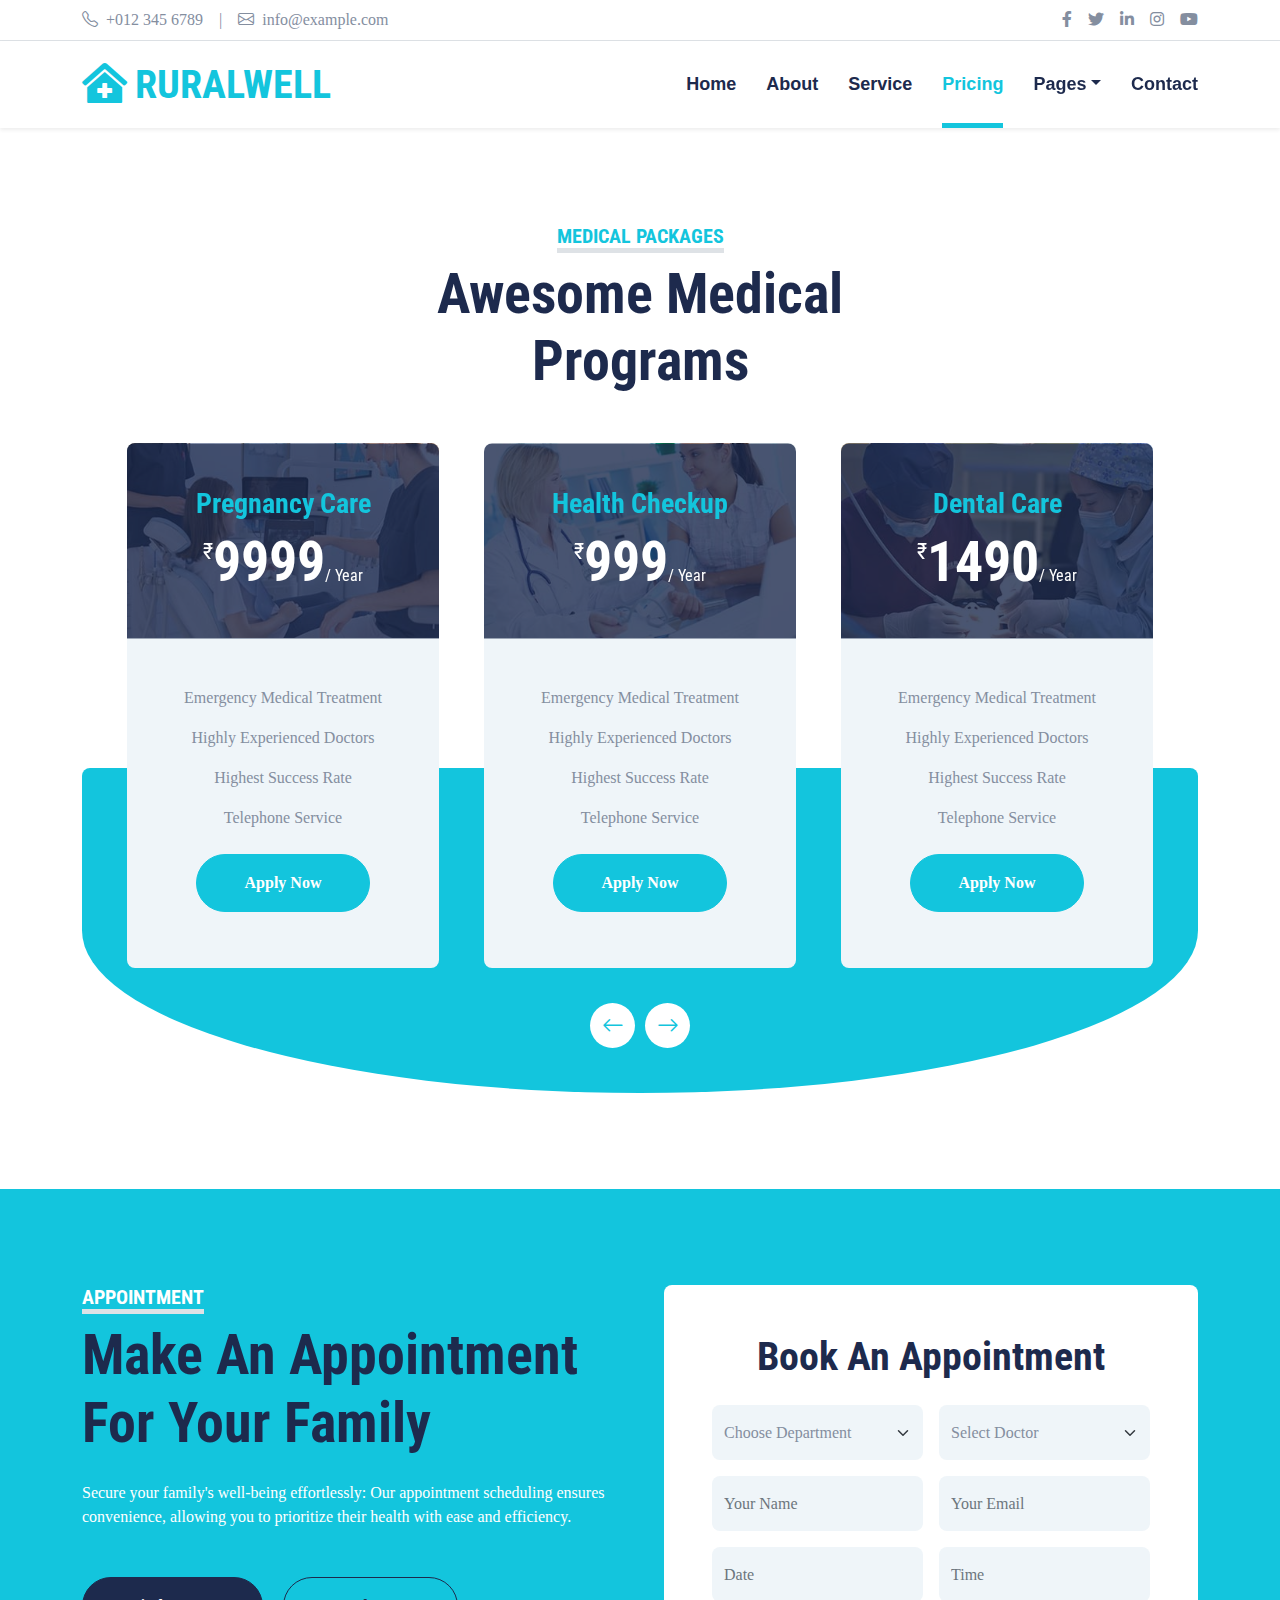
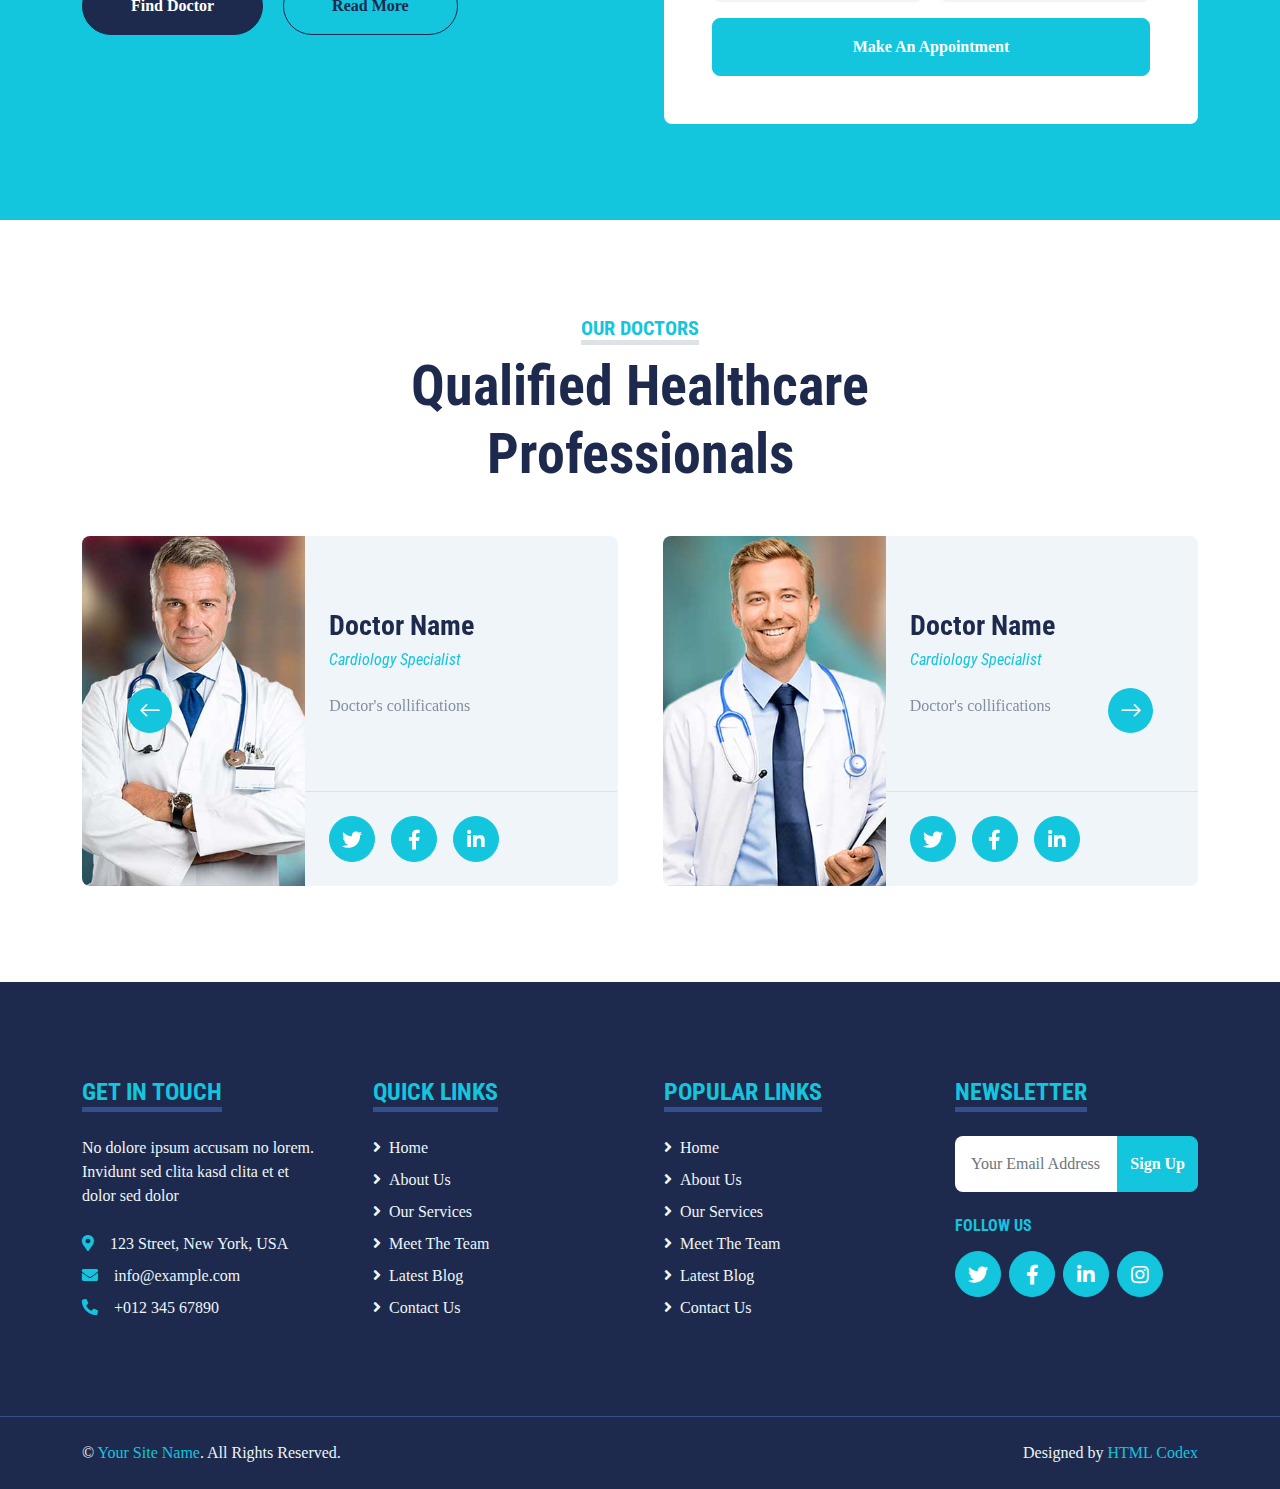
==== price.html @ 7cbb6de3 "first cummit front end ." ====
<!DOCTYPE html>
<html lang="en">

<head>
    <meta charset="utf-8">
    <title>RURALWELL - Hospital Website Template</title>
    <meta content="width=device-width, initial-scale=1.0" name="viewport">
    <meta content="Free HTML Templates" name="keywords">
    <meta content="Free HTML Templates" name="description">

    <!-- Favicon -->
    <link href="img/favicon.ico" rel="icon">

    <!-- Google Web Fonts -->
    <link rel="preconnect" href="https://fonts.gstatic.com">
    <link href="https://fonts.googleapis.com/css2?family=Roboto+Condensed:wght@400;700&family=Roboto:wght@400;700&display=swap" rel="stylesheet">  

    <!-- Icon Font Stylesheet -->
    <link href="https://cdnjs.cloudflare.com/ajax/libs/font-awesome/5.15.0/css/all.min.css" rel="stylesheet">
    <link href="https://cdn.jsdelivr.net/npm/bootstrap-icons@1.4.1/font/bootstrap-icons.css" rel="stylesheet">

    <!-- Libraries Stylesheet -->
    <link href="lib/owlcarousel/assets/owl.carousel.min.css" rel="stylesheet">
    <link href="lib/tempusdominus/css/tempusdominus-bootstrap-4.min.css" rel="stylesheet" />

    <!-- Customized Bootstrap Stylesheet -->
    <link href="css/bootstrap.min.css" rel="stylesheet">

    <!-- Template Stylesheet -->
    <link href="css/style.css" rel="stylesheet">
</head>

<body>
    <!-- Topbar Start -->
    <div class="container-fluid py-2 border-bottom d-none d-lg-block">
        <div class="container">
            <div class="row">
                <div class="col-md-6 text-center text-lg-start mb-2 mb-lg-0">
                    <div class="d-inline-flex align-items-center">
                        <a class="text-decoration-none text-body pe-3" href=""><i class="bi bi-telephone me-2"></i>+012 345 6789</a>
                        <span class="text-body">|</span>
                        <a class="text-decoration-none text-body px-3" href=""><i class="bi bi-envelope me-2"></i>info@example.com</a>
                    </div>
                </div>
                <div class="col-md-6 text-center text-lg-end">
                    <div class="d-inline-flex align-items-center">
                        <a class="text-body px-2" href="">
                            <i class="fab fa-facebook-f"></i>
                        </a>
                        <a class="text-body px-2" href="">
                            <i class="fab fa-twitter"></i>
                        </a>
                        <a class="text-body px-2" href="">
                            <i class="fab fa-linkedin-in"></i>
                        </a>
                        <a class="text-body px-2" href="">
                            <i class="fab fa-instagram"></i>
                        </a>
                        <a class="text-body ps-2" href="">
                            <i class="fab fa-youtube"></i>
                        </a>
                    </div>
                </div>
            </div>
        </div>
    </div>
    <!-- Topbar End -->


    <!-- Navbar Start -->
    <div class="container-fluid sticky-top bg-white shadow-sm mb-5">
        <div class="container">
            <nav class="navbar navbar-expand-lg bg-white navbar-light py-3 py-lg-0">
                <a href="index.html" class="navbar-brand">
                    <h1 class="m-0 text-uppercase text-primary"><i class="fa fa-clinic-medical me-2"></i>RURALWELL</h1>
                </a>
                <button class="navbar-toggler" type="button" data-bs-toggle="collapse" data-bs-target="#navbarCollapse">
                    <span class="navbar-toggler-icon"></span>
                </button>
                <div class="collapse navbar-collapse" id="navbarCollapse">
                    <div class="navbar-nav ms-auto py-0">
                        <a href="index.html" class="nav-item nav-link">Home</a>
                        <a href="about.html" class="nav-item nav-link">About</a>
                        <a href="service.html" class="nav-item nav-link">Service</a>
                        <a href="price.html" class="nav-item nav-link active">Pricing</a>
                        <div class="nav-item dropdown">
                            <a href="#" class="nav-link dropdown-toggle" data-bs-toggle="dropdown">Pages</a>
                            <div class="dropdown-menu m-0">
                                <a href="blog.html" class="dropdown-item">Blog Grid</a>
                                <a href="detail.html" class="dropdown-item">Blog Detail</a>
                                <a href="team.html" class="dropdown-item">The Team</a>
                                <a href="testimonial.html" class="dropdown-item">Testimonial</a>
                                <a href="appointment.html" class="dropdown-item">Appointment</a>
                                <a href="search.html" class="dropdown-item">Search</a>
                            </div>
                        </div>
                        <a href="contact.html" class="nav-item nav-link">Contact</a>
                    </div>
                </div>
            </nav>
        </div>
    </div>
    <!-- Navbar End -->


    <!-- Pricing Plan Start -->
    <div class="container-fluid py-5">
        <div class="container">
            <div class="text-center mx-auto mb-5" style="max-width: 500px;">
                <h5 class="d-inline-block text-primary text-uppercase border-bottom border-5">Medical Packages</h5>
                <h1 class="display-4">Awesome Medical Programs</h1>
            </div>
            <div class="owl-carousel price-carousel position-relative" style="padding: 0 45px 45px 45px;">
                <div class="bg-light rounded text-center">
                    <div class="position-relative">
                        <img class="img-fluid rounded-top" src="img/price-1.jpg" alt="">
                        <div class="position-absolute w-100 h-100 top-50 start-50 translate-middle rounded-top d-flex flex-column align-items-center justify-content-center" style="background: rgba(29, 42, 77, .8);">
                            <h3 class="text-primary">Pregnancy Care</h3>
                            <h1 class="display-4 text-white mb-0">
                                <small class="align-top fw-normal" style="font-size: 22px; line-height: 45px;">₹</small>9999<small class="align-bottom fw-normal" style="font-size: 16px; line-height: 40px;">/ Year</small>
                            </h1>
                        </div>
                    </div>
                    <div class="text-center py-5">
                        <p>Emergency Medical Treatment</p>
                        <p>Highly Experienced Doctors</p>
                        <p>Highest Success Rate</p>
                        <p>Telephone Service</p>
                        <a href="" class="btn btn-primary rounded-pill py-3 px-5 my-2">Apply Now</a>
                    </div>
                </div>
                <div class="bg-light rounded text-center">
                    <div class="position-relative">
                        <img class="img-fluid rounded-top" src="img/price-2.jpg" alt="">
                        <div class="position-absolute w-100 h-100 top-50 start-50 translate-middle rounded-top d-flex flex-column align-items-center justify-content-center" style="background: rgba(29, 42, 77, .8);">
                            <h3 class="text-primary">Health Checkup</h3>
                            <h1 class="display-4 text-white mb-0">
                                <small class="align-top fw-normal" style="font-size: 22px; line-height: 45px;">₹</small>999<small class="align-bottom fw-normal" style="font-size: 16px; line-height: 40px;">/ Year</small>
                            </h1>
                        </div>
                    </div>
                    <div class="text-center py-5">
                        <p>Emergency Medical Treatment</p>
                        <p>Highly Experienced Doctors</p>
                        <p>Highest Success Rate</p>
                        <p>Telephone Service</p>
                        <a href="" class="btn btn-primary rounded-pill py-3 px-5 my-2">Apply Now</a>
                    </div>
                </div>
                <div class="bg-light rounded text-center">
                    <div class="position-relative">
                        <img class="img-fluid rounded-top" src="img/price-3.jpg" alt="">
                        <div class="position-absolute w-100 h-100 top-50 start-50 translate-middle rounded-top d-flex flex-column align-items-center justify-content-center" style="background: rgba(29, 42, 77, .8);">
                            <h3 class="text-primary">Dental Care</h3>
                            <h1 class="display-4 text-white mb-0">
                                <small class="align-top fw-normal" style="font-size: 22px; line-height: 45px;">₹</small>1490<small class="align-bottom fw-normal" style="font-size: 16px; line-height: 40px;">/ Year</small>
                            </h1>
                        </div>
                    </div>
                    <div class="text-center py-5">
                        <p>Emergency Medical Treatment</p>
                        <p>Highly Experienced Doctors</p>
                        <p>Highest Success Rate</p>
                        <p>Telephone Service</p>
                        <a href="" class="btn btn-primary rounded-pill py-3 px-5 my-2">Apply Now</a>
                    </div>
                </div>
                <div class="bg-light rounded text-center">
                    <div class="position-relative">
                        <img class="img-fluid rounded-top" src="img/price-4.jpg" alt="">
                        <div class="position-absolute w-100 h-100 top-50 start-50 translate-middle rounded-top d-flex flex-column align-items-center justify-content-center" style="background: rgba(29, 42, 77, .8);">
                            <h3 class="text-primary">Operation & Surgery</h3>
                            <h1 class="display-4 text-white mb-0">
                                <small class="align-top fw-normal" style="font-size: 22px; line-height: 45px;">₹</small>19k<small class="align-bottom fw-normal" style="font-size: 16px; line-height: 40px;">/ Year</small><small class="align-bottom fw-normal" style="font-size: 16px; line-height: 40px;">      t&c apply</small>
                            </h1>
                        </div>
                    </div>
                    <div class="text-center py-5">
                        <p>Emergency Medical Treatment</p>
                        <p>Highly Experienced Doctors</p>
                        <p>Highest Success Rate</p>
                        <p>Telephone Service</p>
                        <a href="" class="btn btn-primary rounded-pill py-3 px-5 my-2">Apply Now</a>
                    </div>
                </div>
            </div>
        </div>
    </div>
    <!-- Pricing Plan End -->


    <!-- Appointment Start -->
    <div class="container-fluid bg-primary my-5 py-5">
        <div class="container py-5">
            <div class="row gx-5">
                <div class="col-lg-6 mb-5 mb-lg-0">
                    <div class="mb-4">
                        <h5 class="d-inline-block text-white text-uppercase border-bottom border-5">Appointment</h5>
                        <h1 class="display-4">Make An Appointment For Your Family</h1>
                    </div>
                    <p class="text-white mb-5">Secure your family's well-being effortlessly: Our appointment scheduling ensures convenience, allowing you to prioritize their health with ease and efficiency.</p>
                    <a class="btn btn-dark rounded-pill py-3 px-5 me-3" href="">Find Doctor</a>
                    <a class="btn btn-outline-dark rounded-pill py-3 px-5" href="">Read More</a>
                </div>
                <div class="col-lg-6">
                    <div class="bg-white text-center rounded p-5">
                        <h1 class="mb-4">Book An Appointment</h1>
                        <form>
                            <div class="row g-3">
                                <div class="col-12 col-sm-6">
                                    <select class="form-select bg-light border-0" style="height: 55px;">
                                        <option selected>Choose Department</option>
                                        <option value="1">Department 1</option>
                                        <option value="2">Department 2</option>
                                        <option value="3">Department 3</option>
                                    </select>
                                </div>
                                <div class="col-12 col-sm-6">
                                    <select class="form-select bg-light border-0" style="height: 55px;">
                                        <option selected>Select Doctor</option>
                                        <option value="1">Doctor 1</option>
                                        <option value="2">Doctor 2</option>
                                        <option value="3">Doctor 3</option>
                                    </select>
                                </div>
                                <div class="col-12 col-sm-6">
                                    <input type="text" class="form-control bg-light border-0" placeholder="Your Name" style="height: 55px;">
                                </div>
                                <div class="col-12 col-sm-6">
                                    <input type="email" class="form-control bg-light border-0" placeholder="Your Email" style="height: 55px;">
                                </div>
                                <div class="col-12 col-sm-6">
                                    <div class="date" id="date" data-target-input="nearest">
                                        <input type="text"
                                            class="form-control bg-light border-0 datetimepicker-input"
                                            placeholder="Date" data-target="#date" data-toggle="datetimepicker" style="height: 55px;">
                                    </div>
                                </div>
                                <div class="col-12 col-sm-6">
                                    <div class="time" id="time" data-target-input="nearest">
                                        <input type="text"
                                            class="form-control bg-light border-0 datetimepicker-input"
                                            placeholder="Time" data-target="#time" data-toggle="datetimepicker" style="height: 55px;">
                                    </div>
                                </div>
                                <div class="col-12">
                                    <button class="btn btn-primary w-100 py-3" type="submit">Make An Appointment</button>
                                </div>
                            </div>
                        </form>
                    </div>
                </div>
            </div>
        </div>
    </div>
    <!-- Appointment End -->


    <!-- Team Start -->
    <div class="container-fluid py-5">
        <div class="container">
            <div class="text-center mx-auto mb-5" style="max-width: 500px;">
                <h5 class="d-inline-block text-primary text-uppercase border-bottom border-5">Our Doctors</h5>
                <h1 class="display-4">Qualified Healthcare Professionals</h1>
            </div>
            <div class="owl-carousel team-carousel position-relative">
                <div class="team-item">
                    <div class="row g-0 bg-light rounded overflow-hidden">
                        <div class="col-12 col-sm-5 h-100">
                            <img class="img-fluid h-100" src="img/team-1.jpg" style="object-fit: cover;">
                        </div>
                        <div class="col-12 col-sm-7 h-100 d-flex flex-column">
                            <div class="mt-auto p-4">
                                <h3>Doctor Name</h3>
                                <h6 class="fw-normal fst-italic text-primary mb-4">Cardiology Specialist</h6>
                                <p class="m-0">Doctor's collifications</p>
                            </div>
                            <div class="d-flex mt-auto border-top p-4">
                                <a class="btn btn-lg btn-primary btn-lg-square rounded-circle me-3" href="#"><i class="fab fa-twitter"></i></a>
                                <a class="btn btn-lg btn-primary btn-lg-square rounded-circle me-3" href="#"><i class="fab fa-facebook-f"></i></a>
                                <a class="btn btn-lg btn-primary btn-lg-square rounded-circle" href="#"><i class="fab fa-linkedin-in"></i></a>
                            </div>
                        </div>
                    </div>
                </div>
                <div class="team-item">
                    <div class="row g-0 bg-light rounded overflow-hidden">
                        <div class="col-12 col-sm-5 h-100">
                            <img class="img-fluid h-100" src="img/team-2.jpg" style="object-fit: cover;">
                        </div>
                        <div class="col-12 col-sm-7 h-100 d-flex flex-column">
                            <div class="mt-auto p-4">
                                <h3>Doctor Name</h3>
                                <h6 class="fw-normal fst-italic text-primary mb-4">Cardiology Specialist</h6>
                                <p class="m-0">Doctor's collifications</p>
                            </div>
                            <div class="d-flex mt-auto border-top p-4">
                                <a class="btn btn-lg btn-primary btn-lg-square rounded-circle me-3" href="#"><i class="fab fa-twitter"></i></a>
                                <a class="btn btn-lg btn-primary btn-lg-square rounded-circle me-3" href="#"><i class="fab fa-facebook-f"></i></a>
                                <a class="btn btn-lg btn-primary btn-lg-square rounded-circle" href="#"><i class="fab fa-linkedin-in"></i></a>
                            </div>
                        </div>
                    </div>
                </div>
                <div class="team-item">
                    <div class="row g-0 bg-light rounded overflow-hidden">
                        <div class="col-12 col-sm-5 h-100">
                            <img class="img-fluid h-100" src="img/team-3.jpg" style="object-fit: cover;">
                        </div>
                        <div class="col-12 col-sm-7 h-100 d-flex flex-column">
                            <div class="mt-auto p-4">
                                <h3>Doctor Name</h3>
                                <h6 class="fw-normal fst-italic text-primary mb-4">Cardiology Specialist</h6>
                                <p class="m-0">Doctor's collifications</p>
                            </div>
                            <div class="d-flex mt-auto border-top p-4">
                                <a class="btn btn-lg btn-primary btn-lg-square rounded-circle me-3" href="#"><i class="fab fa-twitter"></i></a>
                                <a class="btn btn-lg btn-primary btn-lg-square rounded-circle me-3" href="#"><i class="fab fa-facebook-f"></i></a>
                                <a class="btn btn-lg btn-primary btn-lg-square rounded-circle" href="#"><i class="fab fa-linkedin-in"></i></a>
                            </div>
                        </div>
                    </div>
                </div>
            </div>
        </div>
    </div>
    <!-- Team End -->


    <!-- Footer Start -->
    <div class="container-fluid bg-dark text-light mt-5 py-5">
        <div class="container py-5">
            <div class="row g-5">
                <div class="col-lg-3 col-md-6">
                    <h4 class="d-inline-block text-primary text-uppercase border-bottom border-5 border-secondary mb-4">Get In Touch</h4>
                    <p class="mb-4">No dolore ipsum accusam no lorem. Invidunt sed clita kasd clita et et dolor sed dolor</p>
                    <p class="mb-2"><i class="fa fa-map-marker-alt text-primary me-3"></i>123 Street, New York, USA</p>
                    <p class="mb-2"><i class="fa fa-envelope text-primary me-3"></i>info@example.com</p>
                    <p class="mb-0"><i class="fa fa-phone-alt text-primary me-3"></i>+012 345 67890</p>
                </div>
                <div class="col-lg-3 col-md-6">
                    <h4 class="d-inline-block text-primary text-uppercase border-bottom border-5 border-secondary mb-4">Quick Links</h4>
                    <div class="d-flex flex-column justify-content-start">
                        <a class="text-light mb-2" href="#"><i class="fa fa-angle-right me-2"></i>Home</a>
                        <a class="text-light mb-2" href="#"><i class="fa fa-angle-right me-2"></i>About Us</a>
                        <a class="text-light mb-2" href="#"><i class="fa fa-angle-right me-2"></i>Our Services</a>
                        <a class="text-light mb-2" href="#"><i class="fa fa-angle-right me-2"></i>Meet The Team</a>
                        <a class="text-light mb-2" href="#"><i class="fa fa-angle-right me-2"></i>Latest Blog</a>
                        <a class="text-light" href="#"><i class="fa fa-angle-right me-2"></i>Contact Us</a>
                    </div>
                </div>
                <div class="col-lg-3 col-md-6">
                    <h4 class="d-inline-block text-primary text-uppercase border-bottom border-5 border-secondary mb-4">Popular Links</h4>
                    <div class="d-flex flex-column justify-content-start">
                        <a class="text-light mb-2" href="#"><i class="fa fa-angle-right me-2"></i>Home</a>
                        <a class="text-light mb-2" href="#"><i class="fa fa-angle-right me-2"></i>About Us</a>
                        <a class="text-light mb-2" href="#"><i class="fa fa-angle-right me-2"></i>Our Services</a>
                        <a class="text-light mb-2" href="#"><i class="fa fa-angle-right me-2"></i>Meet The Team</a>
                        <a class="text-light mb-2" href="#"><i class="fa fa-angle-right me-2"></i>Latest Blog</a>
                        <a class="text-light" href="#"><i class="fa fa-angle-right me-2"></i>Contact Us</a>
                    </div>
                </div>
                <div class="col-lg-3 col-md-6">
                    <h4 class="d-inline-block text-primary text-uppercase border-bottom border-5 border-secondary mb-4">Newsletter</h4>
                    <form action="">
                        <div class="input-group">
                            <input type="text" class="form-control p-3 border-0" placeholder="Your Email Address">
                            <button class="btn btn-primary">Sign Up</button>
                        </div>
                    </form>
                    <h6 class="text-primary text-uppercase mt-4 mb-3">Follow Us</h6>
                    <div class="d-flex">
                        <a class="btn btn-lg btn-primary btn-lg-square rounded-circle me-2" href="#"><i class="fab fa-twitter"></i></a>
                        <a class="btn btn-lg btn-primary btn-lg-square rounded-circle me-2" href="#"><i class="fab fa-facebook-f"></i></a>
                        <a class="btn btn-lg btn-primary btn-lg-square rounded-circle me-2" href="#"><i class="fab fa-linkedin-in"></i></a>
                        <a class="btn btn-lg btn-primary btn-lg-square rounded-circle" href="#"><i class="fab fa-instagram"></i></a>
                    </div>
                </div>
            </div>
        </div>
    </div>
    <div class="container-fluid bg-dark text-light border-top border-secondary py-4">
        <div class="container">
            <div class="row g-5">
                <div class="col-md-6 text-center text-md-start">
                    <p class="mb-md-0">&copy; <a class="text-primary" href="#">Your Site Name</a>. All Rights Reserved.</p>
                </div>
                <div class="col-md-6 text-center text-md-end">
                    <p class="mb-0">Designed by <a class="text-primary" href="https://htmlcodex.com">HTML Codex</a></p>
                </div>
            </div>
        </div>
    </div>
    <!-- Footer End -->


    <!-- Back to Top -->
    <a href="#" class="btn btn-lg btn-primary btn-lg-square back-to-top"><i class="bi bi-arrow-up"></i></a>


    <!-- JavaScript Libraries -->
    <script src="https://code.jquery.com/jquery-3.4.1.min.js"></script>
    <script src="https://cdn.jsdelivr.net/npm/bootstrap@5.0.0/dist/js/bootstrap.bundle.min.js"></script>
    <script src="lib/easing/easing.min.js"></script>
    <script src="lib/waypoints/waypoints.min.js"></script>
    <script src="lib/owlcarousel/owl.carousel.min.js"></script>
    <script src="lib/tempusdominus/js/moment.min.js"></script>
    <script src="lib/tempusdominus/js/moment-timezone.min.js"></script>
    <script src="lib/tempusdominus/js/tempusdominus-bootstrap-4.min.js"></script>

    <!-- Template Javascript -->
    <script src="js/main.js"></script>
</body>

</html>
---- css/style.css ----
/********** Template CSS **********/
:root {
    --primary: #13C5DD;
    --secondary: #354F8E;
    --light: #EFF5F9;
    --dark: #1D2A4D;
}

.btn {
    font-weight: 700;
    transition: .5s;
}

.btn:hover {
    -webkit-box-shadow: 0 8px 6px -6px #555555;
    -moz-box-shadow: 0 8px 6px -6px #555555;
    box-shadow: 0 8px 6px -6px #555555;
}

.btn-primary {
    color: #FFFFFF;
}

.btn-square {
    width: 36px;
    height: 36px;
}

.btn-sm-square {
    width: 28px;
    height: 28px;
}

.btn-lg-square {
    width: 46px;
    height: 46px;
}

.btn-square,
.btn-sm-square,
.btn-lg-square {
    padding-left: 0;
    padding-right: 0;
    text-align: center;
}

.back-to-top {
    position: fixed;
    display: none;
    right: 30px;
    bottom: 0;
    border-radius: 50% 50% 0 0;
    z-index: 99;
}

.navbar-light .navbar-nav .nav-link {
    font-family: 'Jost', sans-serif;
    position: relative;
    margin-left: 30px;
    padding: 30px 0;
    font-size: 18px;
    font-weight: 700;
    color: var(--dark);
    outline: none;
    transition: .5s;
}

.navbar-light .navbar-nav .nav-link:hover,
.navbar-light .navbar-nav .nav-link.active {
    color: var(--primary);
}

@media (min-width: 992px) {
    .navbar-light .navbar-nav .nav-link::before {
        position: absolute;
        content: "";
        width: 0;
        height: 5px;
        bottom: 0;
        left: 50%;
        background: var(--primary);
        transition: .5s;
    }

    .navbar-light .navbar-nav .nav-link:hover::before,
    .navbar-light .navbar-nav .nav-link.active::before {
        width: 100%;
        left: 0;
    }
}

@media (max-width: 991.98px) {
    .navbar-light .navbar-nav .nav-link  {
        margin-left: 0;
        padding: 10px 0;
    }
}

.hero-header {
    background: url(../img/hero.jpg) top right no-repeat;
    background-size: cover;
}

.service-item {
    position: relative;
    height: 350px;
    padding: 0 30px;
    transition: .5s;
}

.service-item .service-icon {
    width: 150px;
    height: 100px;
    display: flex;
    align-items: center;
    justify-content: center;
    background: var(--primary);
    border-radius: 50%;
    transform: rotate(-14deg);
}

.service-item .service-icon i {
    transform: rotate(15deg);
}

.service-item a.btn {
    position: absolute;
    width: 60px;
    bottom: -48px;
    left: 50%;
    margin-left: -30px;
    opacity: 0;
}

.service-item:hover a.btn {
    bottom: -24px;
    opacity: 1;
}

.price-carousel::after {
    position: absolute;
    content: "";
    width: 100%;
    height: 50%;
    bottom: 0;
    left: 0;
    background: var(--primary);
    border-radius: 8px 8px 50% 50%;
    z-index: -1;
}

.price-carousel .owl-nav {
    margin-top: 35px;
    width: 100%;
    text-align: center;
    display: flex;
    justify-content: center;
}

.price-carousel .owl-nav .owl-prev,
.price-carousel .owl-nav .owl-next{
    position: relative;
    margin: 0 5px;
    width: 45px;
    height: 45px;
    display: flex;
    align-items: center;
    justify-content: center;
    color: var(--primary);
    background: #FFFFFF;
    font-size: 22px;
    border-radius: 45px;
    transition: .5s;
}

.price-carousel .owl-nav .owl-prev:hover,
.price-carousel .owl-nav .owl-next:hover {
    color: var(--dark);
}

@media (min-width: 576px) {
    .team-item .row {
        height: 350px;
    }
}

.team-carousel .owl-nav {
    position: absolute;
    padding: 0 45px;
    width: 100%;
    height: 45px;
    top: calc(50% - 22.5px);
    left: 0;
    display: flex;
    justify-content: space-between;
}

.team-carousel .owl-nav .owl-prev,
.team-carousel .owl-nav .owl-next {
    position: relative;
    width: 45px;
    height: 45px;
    display: flex;
    align-items: center;
    justify-content: center;
    color: #FFFFFF;
    background: var(--primary);
    border-radius: 45px;
    font-size: 22px;
    transition: .5s;
}

.team-carousel .owl-nav .owl-prev:hover,
.team-carousel .owl-nav .owl-next:hover {
    background: var(--dark);
}

.testimonial-carousel .owl-dots {
    margin-top: 15px;
    display: flex;
    align-items: center;
    justify-content: center;
}

.testimonial-carousel .owl-dot {
    position: relative;
    display: inline-block;
    margin: 0 5px;
    width: 20px;
    height: 20px;
    background: var(--light);
    border: 2px solid var(--primary);
    border-radius: 20px;
    transition: .5s;
}

.testimonial-carousel .owl-dot.active {
    width: 40px;
    height: 40px;
    background: var(--primary);
}

.testimonial-carousel .owl-item img {
    width: 150px;
    height: 150px;
}
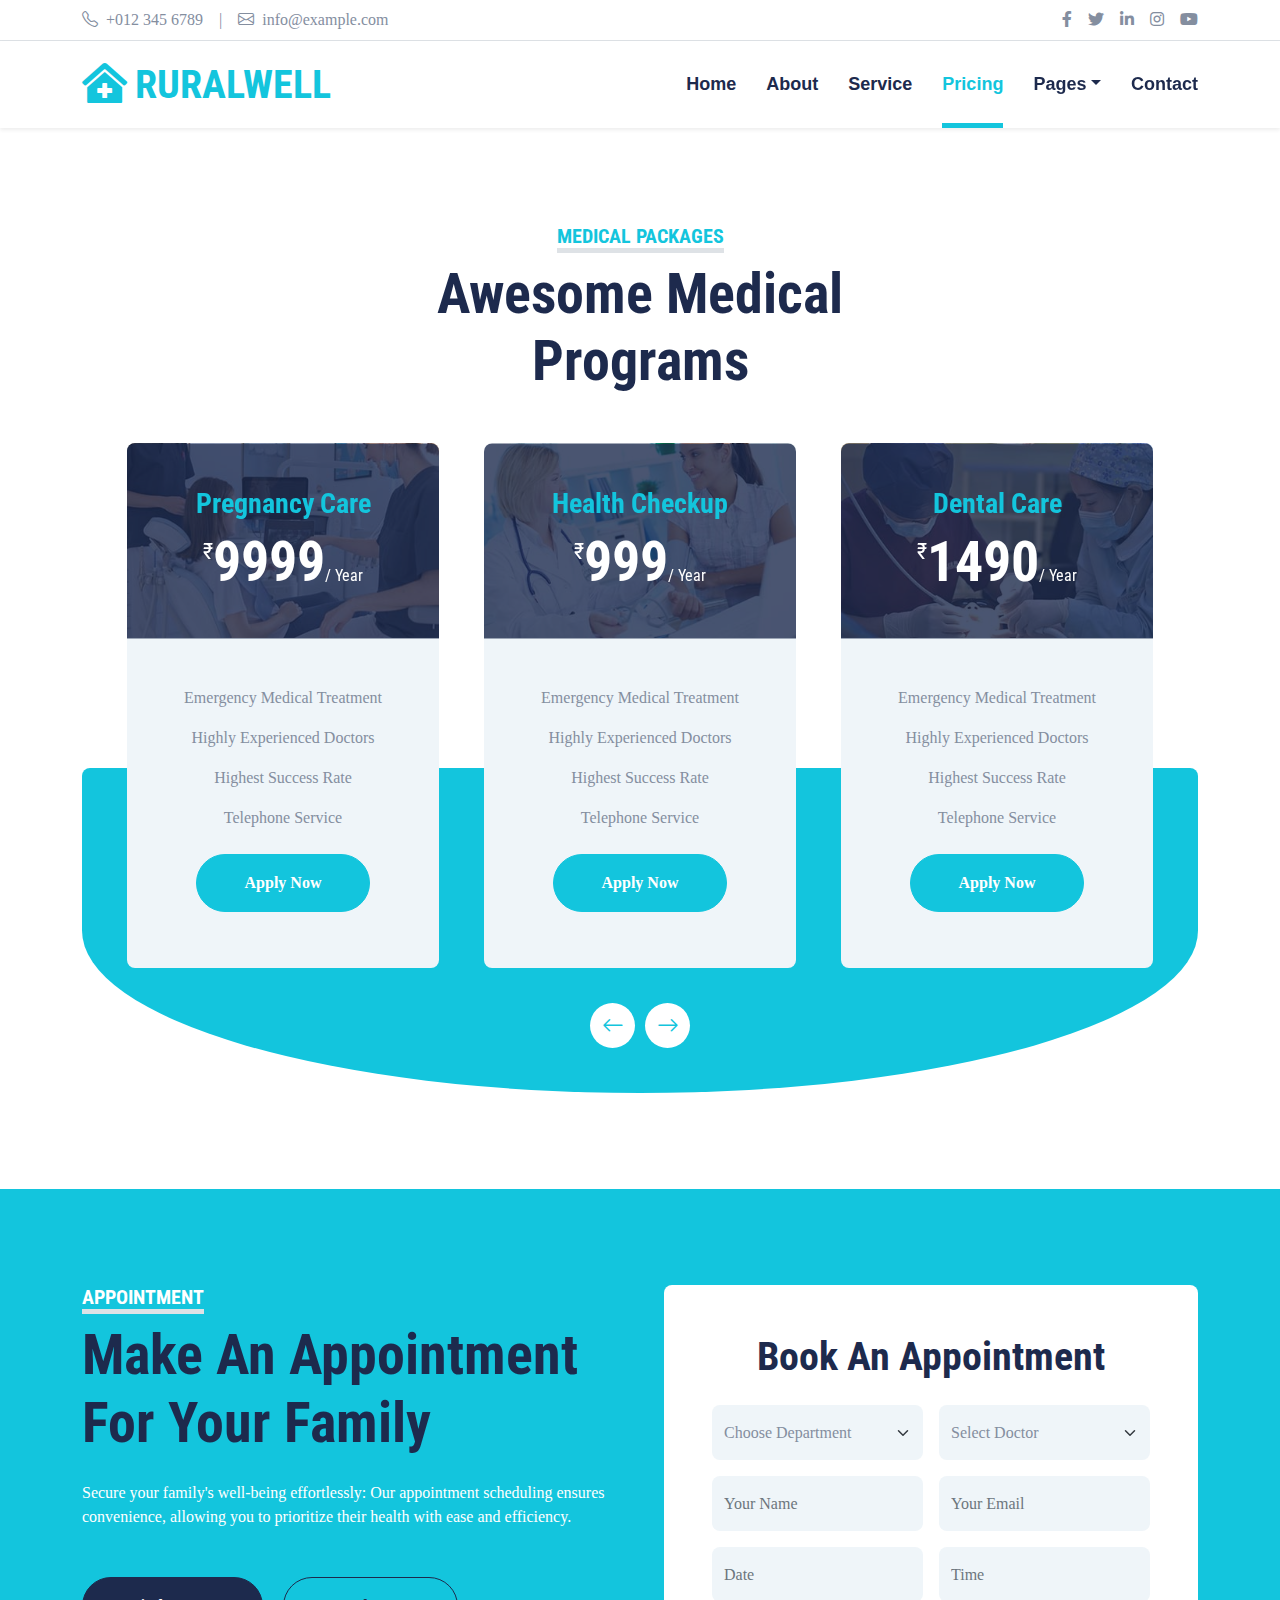
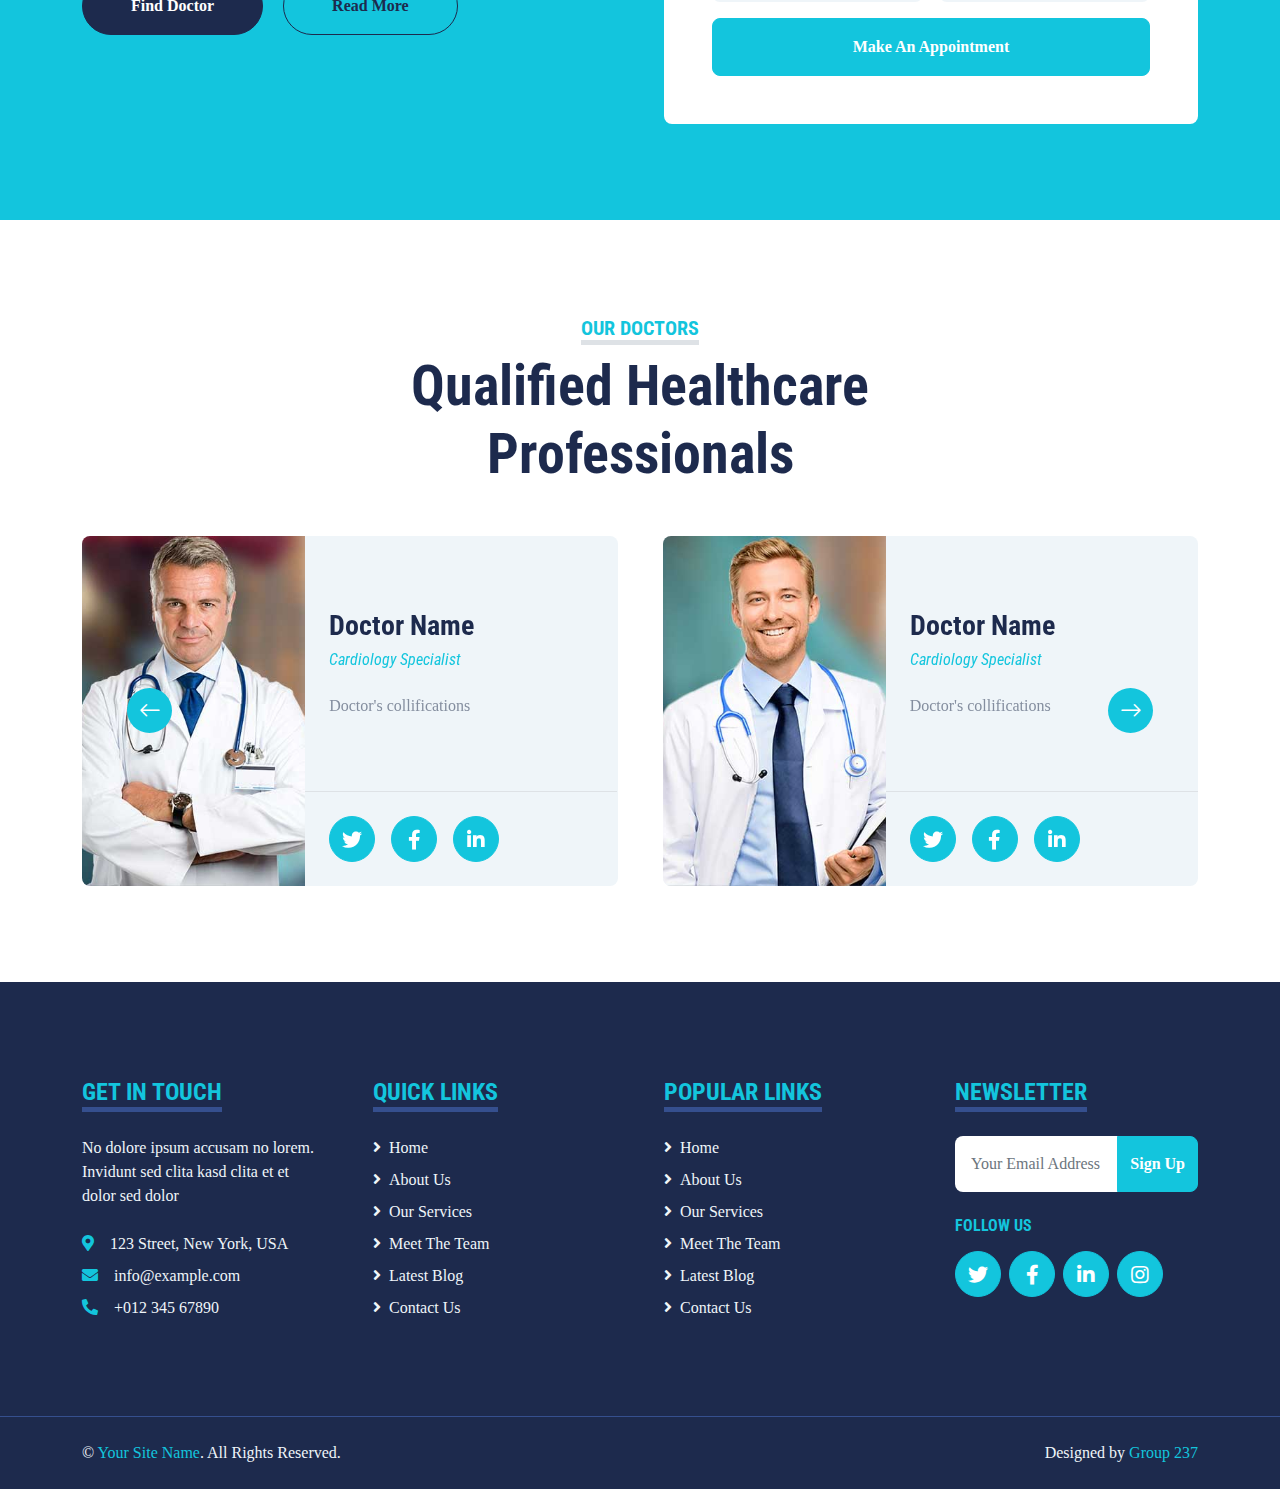
==== commit fd6b31d8: "refinement" ====
--- a/price.html
+++ b/price.html
@@ -386,7 +386,7 @@
                     <p class="mb-md-0">&copy; <a class="text-primary" href="#">Your Site Name</a>. All Rights Reserved.</p>
                 </div>
                 <div class="col-md-6 text-center text-md-end">
-                    <p class="mb-0">Designed by <a class="text-primary" href="https://htmlcodex.com">HTML Codex</a></p>
+                    <p class="mb-0">Designed by <a class="text-primary" href="/">Group 237</a></p>
                 </div>
             </div>
         </div>
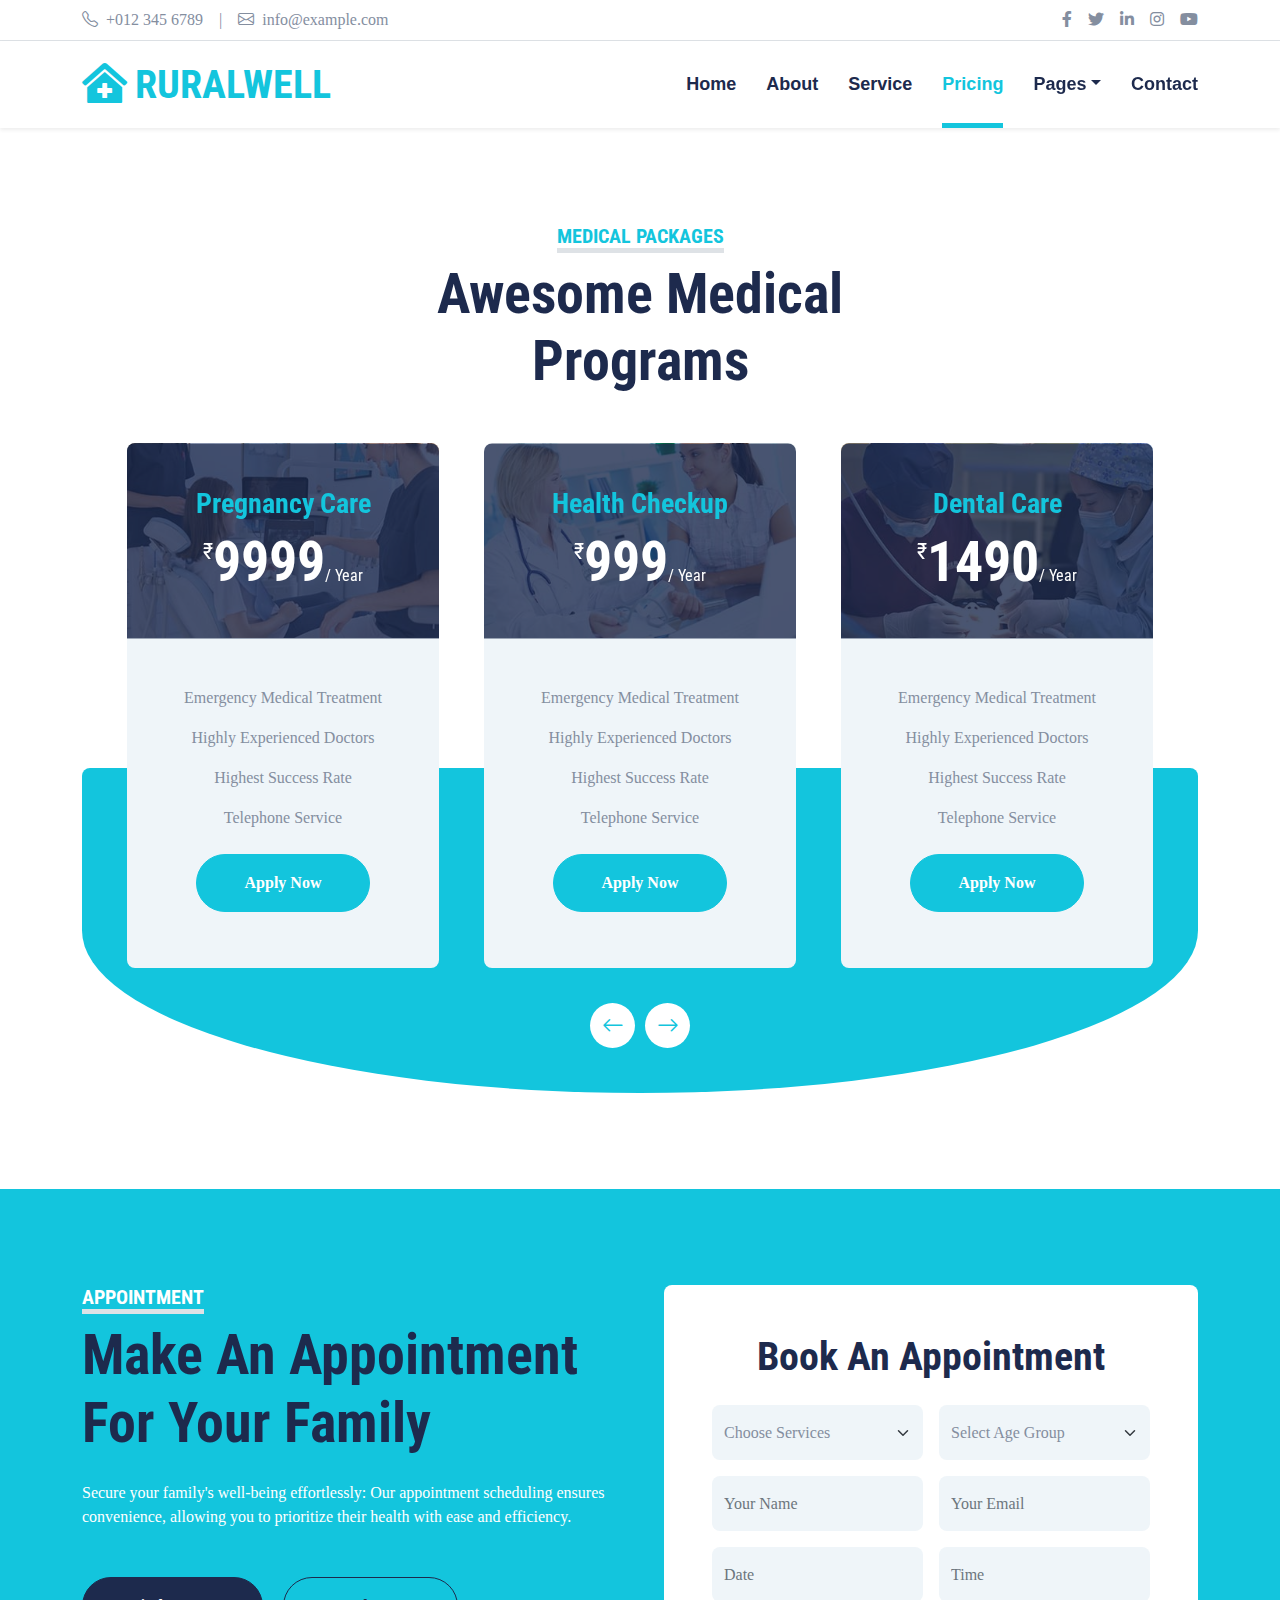
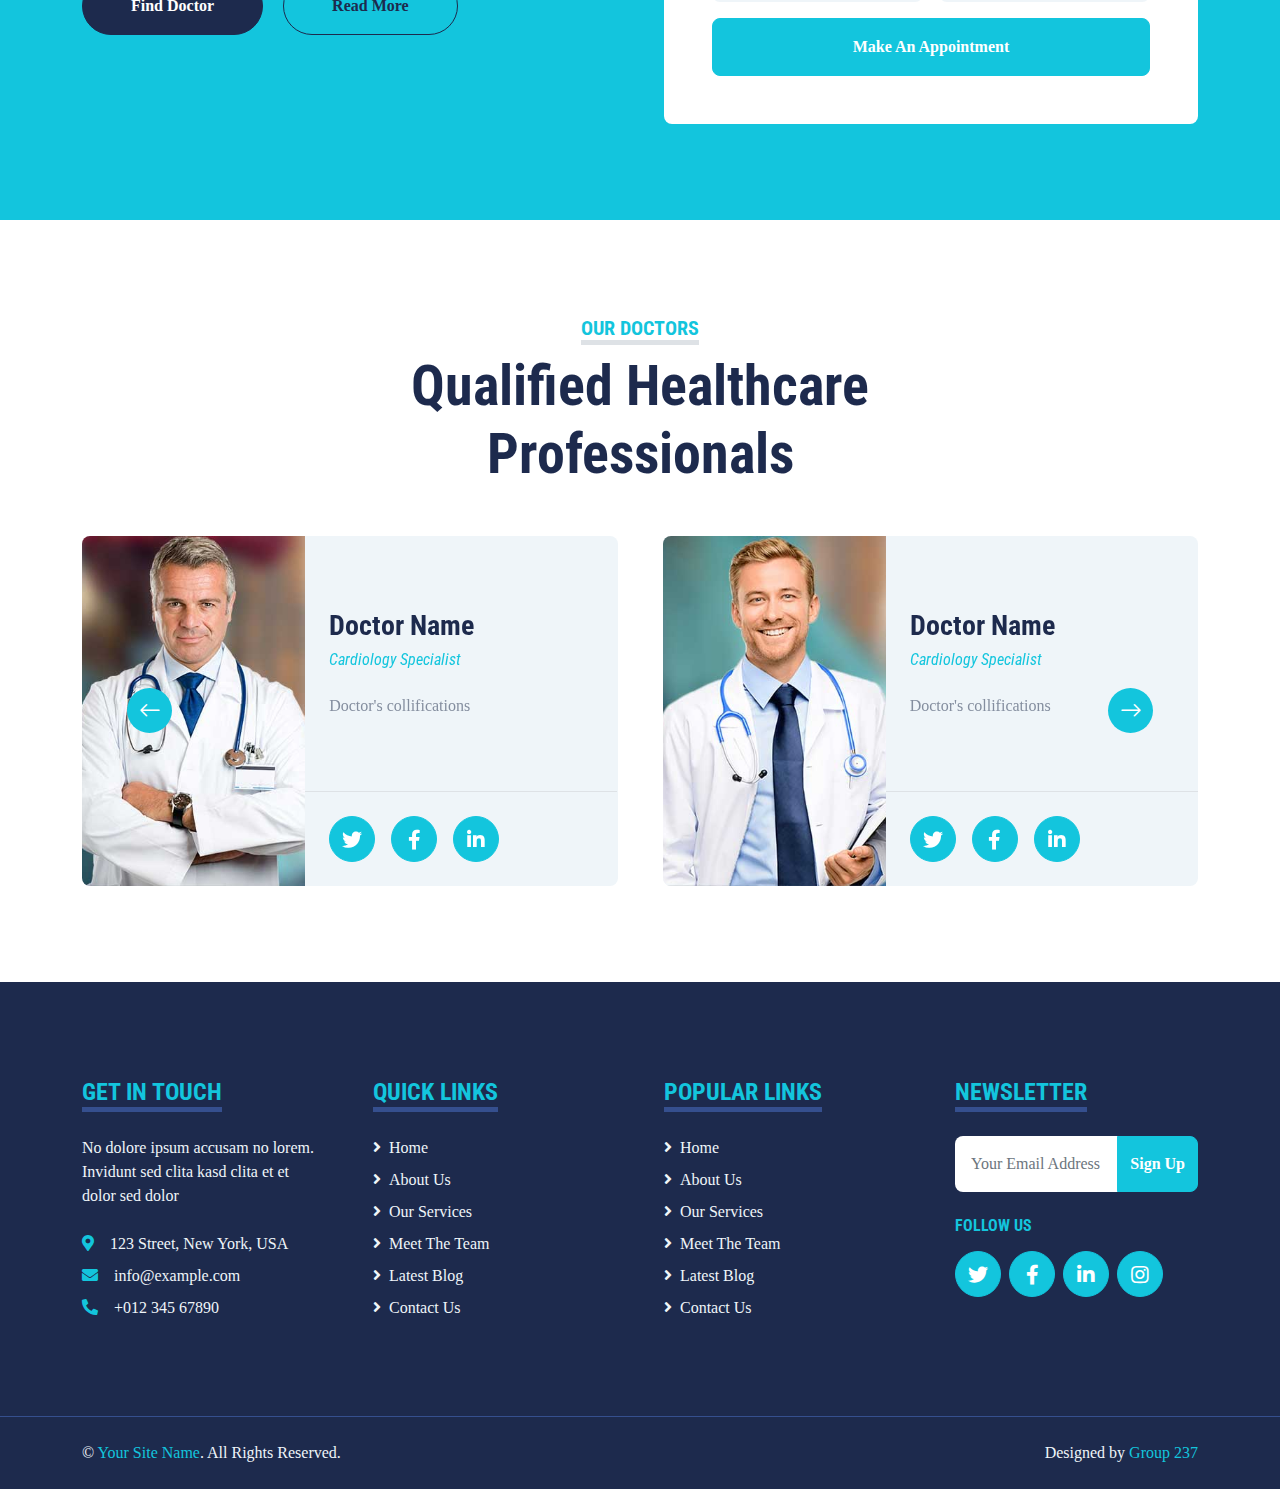
==== commit b49bd3ef: "appoinment" ====
--- a/price.html
+++ b/price.html
@@ -209,18 +209,28 @@
                             <div class="row g-3">
                                 <div class="col-12 col-sm-6">
                                     <select class="form-select bg-light border-0" style="height: 55px;">
-                                        <option selected>Choose Department</option>
-                                        <option value="1">Department 1</option>
-                                        <option value="2">Department 2</option>
-                                        <option value="3">Department 3</option>
+                                        <option selected>Choose Services</option>
+                                        <option value="1"> Emergency Care</option>
+                                        <option value="2"> Operation & Surgery</option>
+                                        <option value="3"> Outdoor Checkup</option>
+                                        <option value="4"> Ambulance Service</option>
+                                        <option value="5"> Medicine & Pharmacy</option>
+                                        <option value="6"> Blood Testing </option>
+
                                     </select>
                                 </div>
                                 <div class="col-12 col-sm-6">
                                     <select class="form-select bg-light border-0" style="height: 55px;">
-                                        <option selected>Select Doctor</option>
-                                        <option value="1">Doctor 1</option>
-                                        <option value="2">Doctor 2</option>
-                                        <option value="3">Doctor 3</option>
+                                        <option selected>Select Age Group</option>
+                                        <option value="1">Infant (0 - 2 yr)</option>
+                                        <option value="2">Child (2 - 9 yr)</option>
+                                        <option value="3">Adolescence (10 - 19 yr)</option>
+                                        <option value="3">Early Adulthood (20 - 29 yr)</option>
+                                        <option value="3">Adult (30 - 39 yr)</option>
+                                        <option value="3">Middle Age (40 - 59 yr)</option>
+                                        <option value="3">Early Elder (60 - 80 yr)</option>
+                                        <option value="3">Late Elder (80yr and above)</option>
+                                
                                     </select>
                                 </div>
                                 <div class="col-12 col-sm-6">
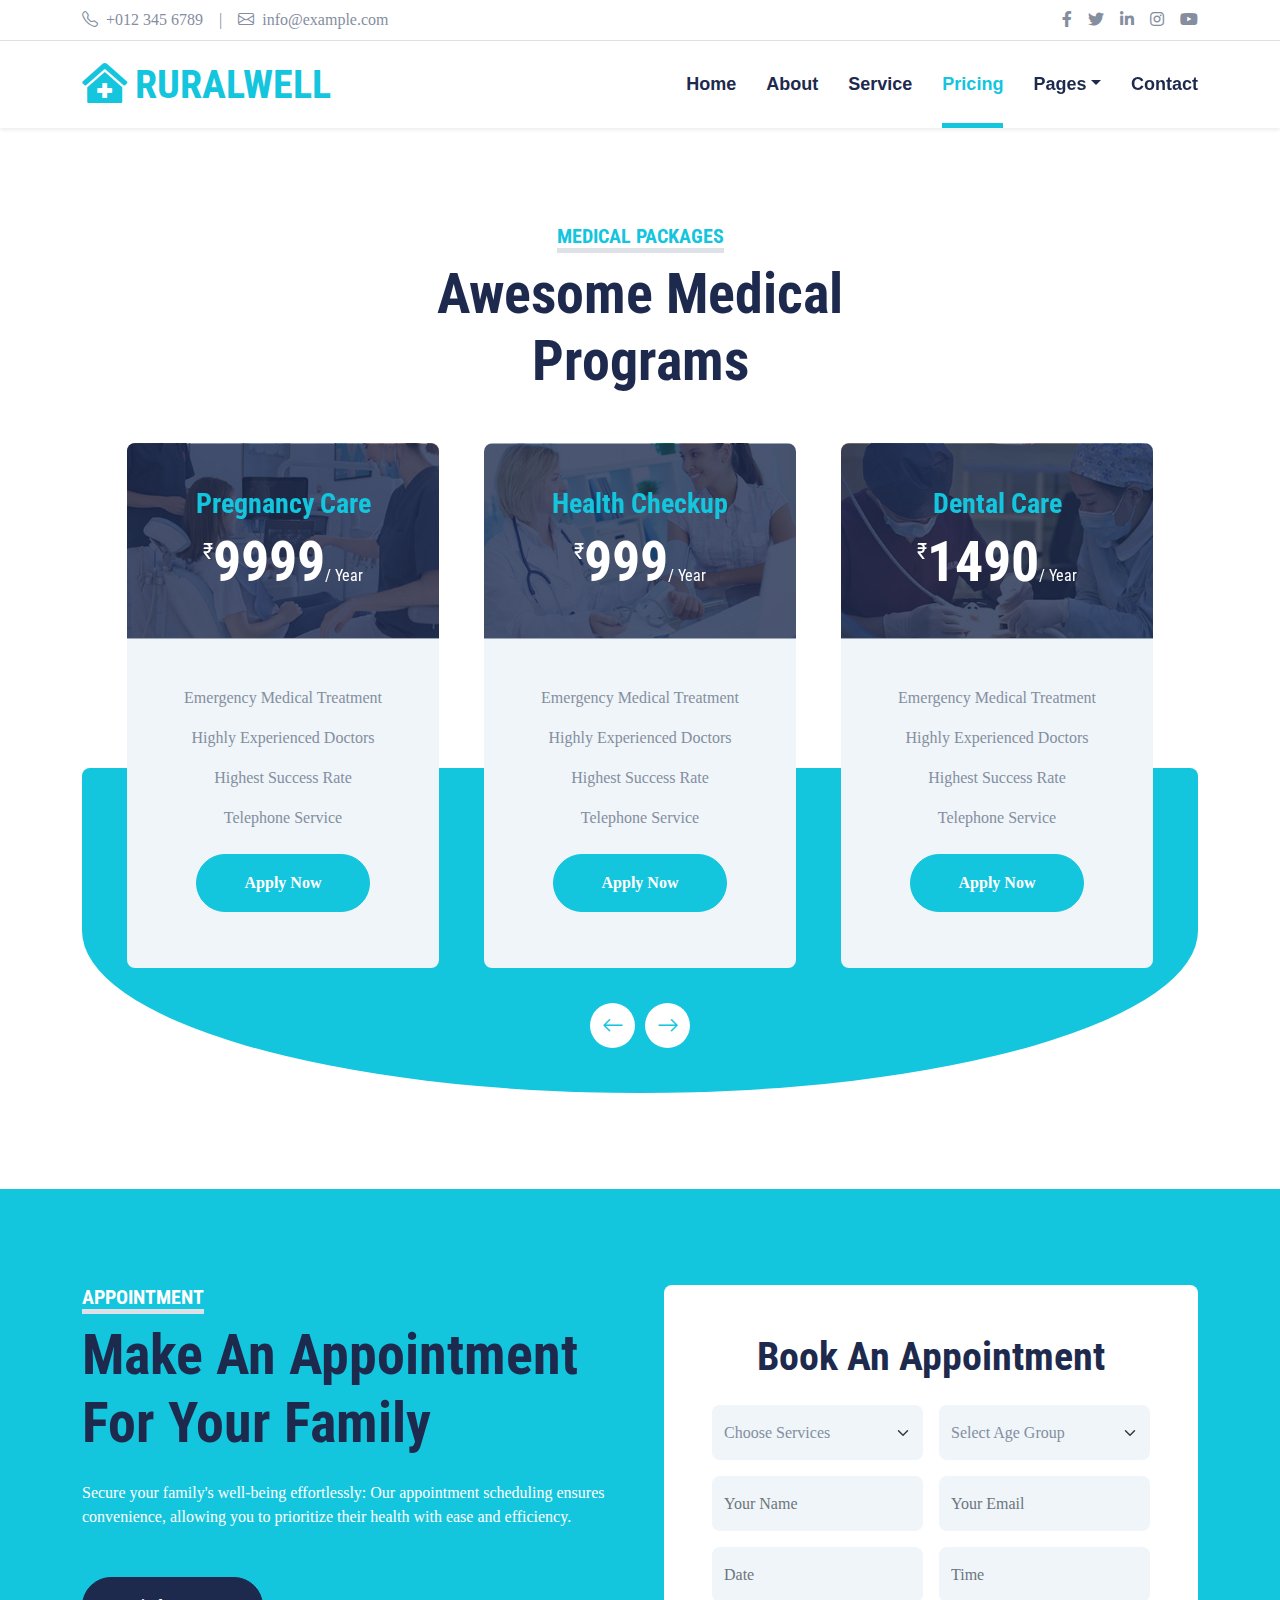
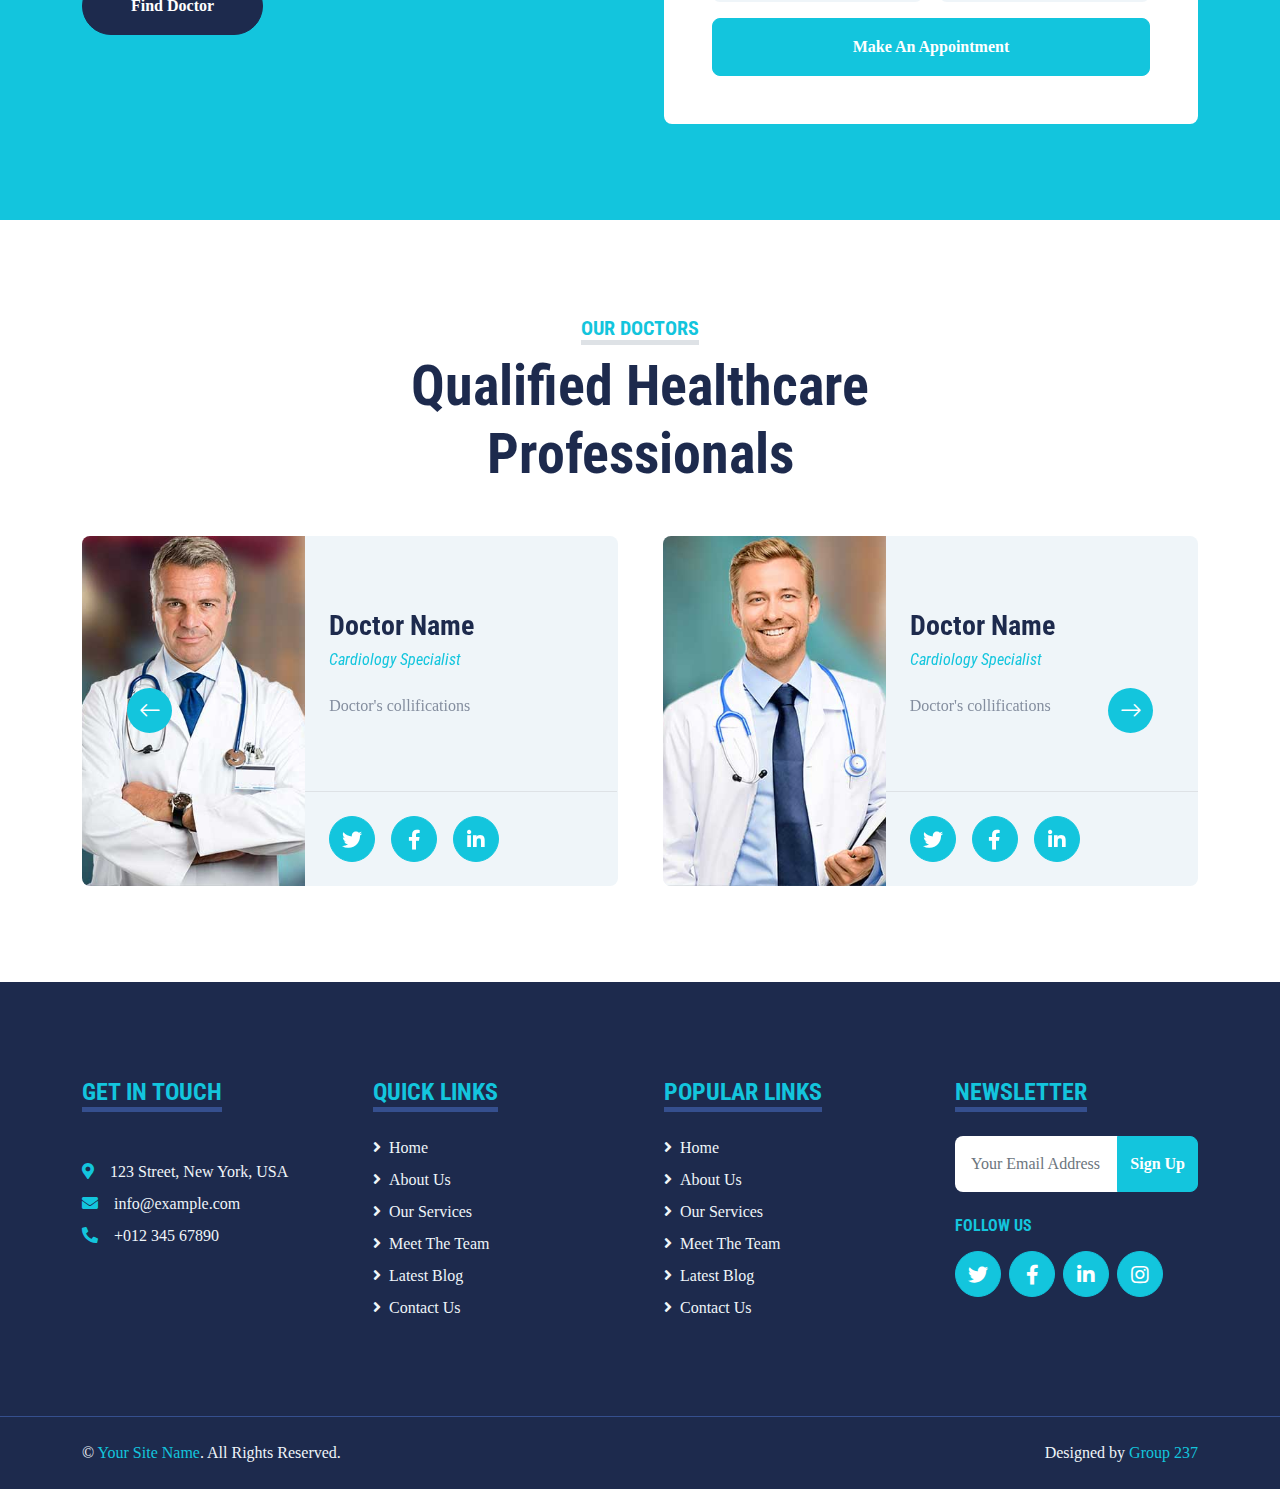
==== commit 747d44fc: "small changes" ====
--- a/price.html
+++ b/price.html
@@ -86,8 +86,8 @@
                         <div class="nav-item dropdown">
                             <a href="#" class="nav-link dropdown-toggle" data-bs-toggle="dropdown">Pages</a>
                             <div class="dropdown-menu m-0">
-                                <a href="blog.html" class="dropdown-item">Blog Grid</a>
-                                <a href="detail.html" class="dropdown-item">Blog Detail</a>
+                                <!-- <a href="blog.html" class="dropdown-item">Blog Grid</a>
+                                <a href="detail.html" class="dropdown-item">Blog Detail</a> -->
                                 <a href="team.html" class="dropdown-item">The Team</a>
                                 <a href="testimonial.html" class="dropdown-item">Testimonial</a>
                                 <a href="appointment.html" class="dropdown-item">Appointment</a>
@@ -200,7 +200,7 @@
                     </div>
                     <p class="text-white mb-5">Secure your family's well-being effortlessly: Our appointment scheduling ensures convenience, allowing you to prioritize their health with ease and efficiency.</p>
                     <a class="btn btn-dark rounded-pill py-3 px-5 me-3" href="">Find Doctor</a>
-                    <a class="btn btn-outline-dark rounded-pill py-3 px-5" href="">Read More</a>
+                    <!-- <a class="btn btn-outline-dark rounded-pill py-3 px-5" href="">Read More</a> -->
                 </div>
                 <div class="col-lg-6">
                     <div class="bg-white text-center rounded p-5">
@@ -343,7 +343,7 @@
             <div class="row g-5">
                 <div class="col-lg-3 col-md-6">
                     <h4 class="d-inline-block text-primary text-uppercase border-bottom border-5 border-secondary mb-4">Get In Touch</h4>
-                    <p class="mb-4">No dolore ipsum accusam no lorem. Invidunt sed clita kasd clita et et dolor sed dolor</p>
+                    <p class="mb-4"> </p>
                     <p class="mb-2"><i class="fa fa-map-marker-alt text-primary me-3"></i>123 Street, New York, USA</p>
                     <p class="mb-2"><i class="fa fa-envelope text-primary me-3"></i>info@example.com</p>
                     <p class="mb-0"><i class="fa fa-phone-alt text-primary me-3"></i>+012 345 67890</p>
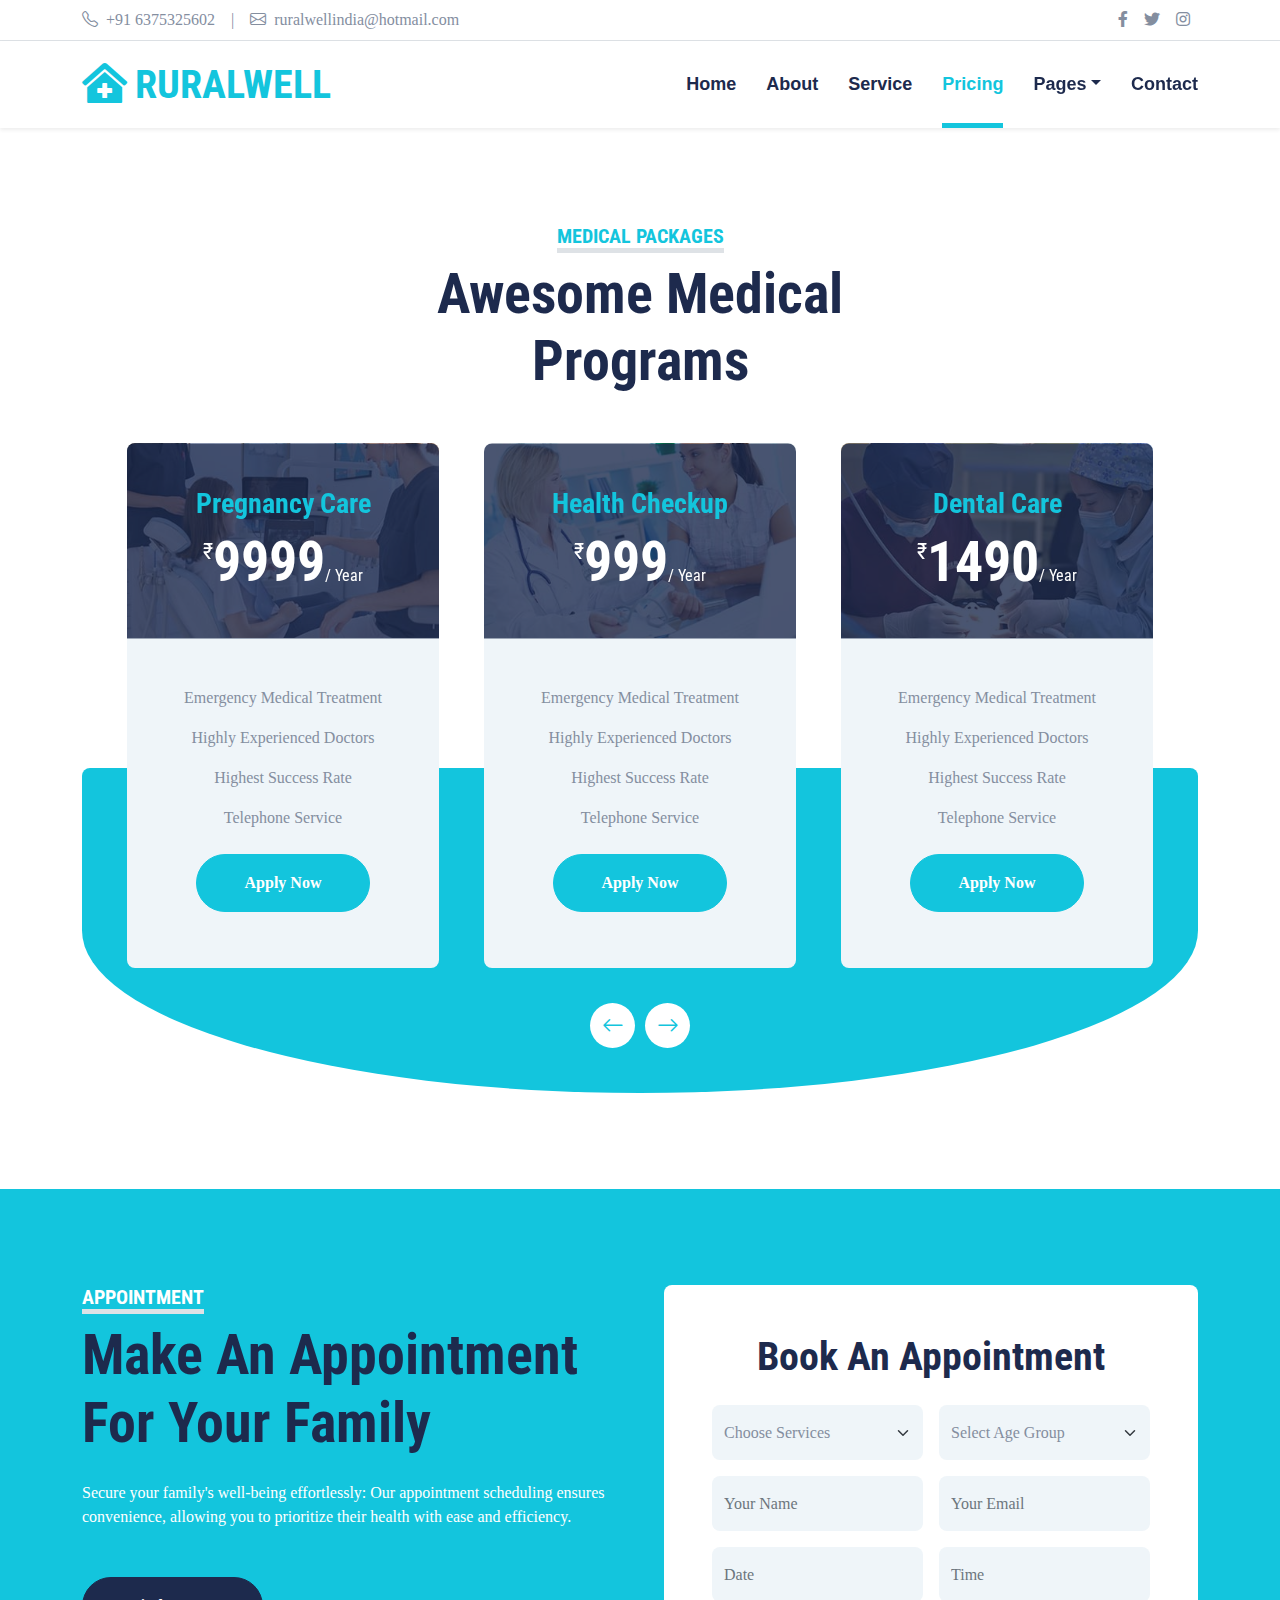
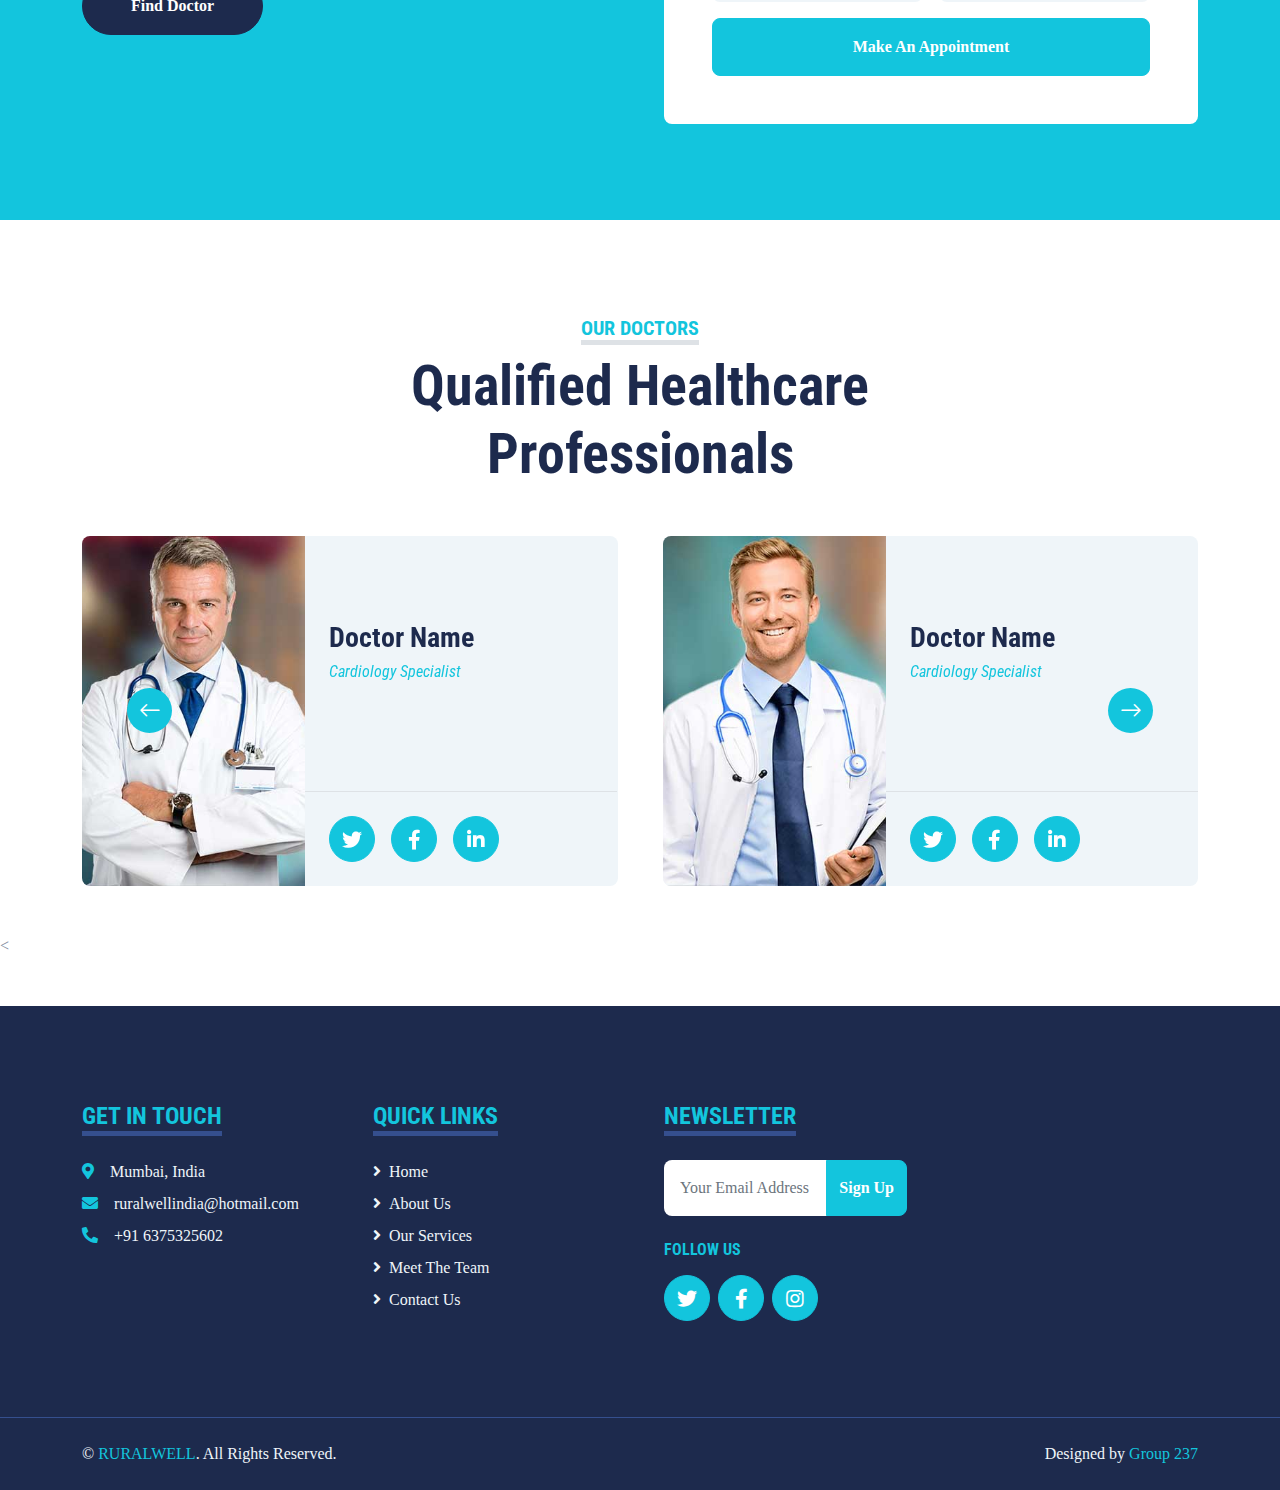
==== commit 3dc07e8b: "cleaning some comments" ====
--- a/price.html
+++ b/price.html
@@ -5,9 +5,7 @@
     <meta charset="utf-8">
     <title>RURALWELL - Hospital Website Template</title>
     <meta content="width=device-width, initial-scale=1.0" name="viewport">
-    <meta content="Free HTML Templates" name="keywords">
-    <meta content="Free HTML Templates" name="description">
-
+    
     <!-- Favicon -->
     <link href="img/favicon.ico" rel="icon">
 
@@ -37,9 +35,9 @@
             <div class="row">
                 <div class="col-md-6 text-center text-lg-start mb-2 mb-lg-0">
                     <div class="d-inline-flex align-items-center">
-                        <a class="text-decoration-none text-body pe-3" href=""><i class="bi bi-telephone me-2"></i>+012 345 6789</a>
+                        <a class="text-decoration-none text-body pe-3" href=""><i class="bi bi-telephone me-2"></i>+91 6375325602</a>
                         <span class="text-body">|</span>
-                        <a class="text-decoration-none text-body px-3" href=""><i class="bi bi-envelope me-2"></i>info@example.com</a>
+                        <a class="text-decoration-none text-body px-3" href=""><i class="bi bi-envelope me-2"></i>ruralwellindia@hotmail.com</a>
                     </div>
                 </div>
                 <div class="col-md-6 text-center text-lg-end">
@@ -50,14 +48,14 @@
                         <a class="text-body px-2" href="">
                             <i class="fab fa-twitter"></i>
                         </a>
-                        <a class="text-body px-2" href="">
-                            <i class="fab fa-linkedin-in"></i>
+                        <!-- <a class="text-body px-2" href="">
+                            <i class="fab fa-linkedin-in"></i> -->
                         </a>
                         <a class="text-body px-2" href="">
                             <i class="fab fa-instagram"></i>
                         </a>
-                        <a class="text-body ps-2" href="">
-                            <i class="fab fa-youtube"></i>
+                        <!-- <a class="text-body ps-2" href="">
+                            <i class="fab fa-youtube"></i> -->
                         </a>
                     </div>
                 </div>
@@ -283,7 +281,7 @@
                             <div class="mt-auto p-4">
                                 <h3>Doctor Name</h3>
                                 <h6 class="fw-normal fst-italic text-primary mb-4">Cardiology Specialist</h6>
-                                <p class="m-0">Doctor's collifications</p>
+                                <!-- <p class="m-0">Doctor's collifications</p> -->
                             </div>
                             <div class="d-flex mt-auto border-top p-4">
                                 <a class="btn btn-lg btn-primary btn-lg-square rounded-circle me-3" href="#"><i class="fab fa-twitter"></i></a>
@@ -302,7 +300,7 @@
                             <div class="mt-auto p-4">
                                 <h3>Doctor Name</h3>
                                 <h6 class="fw-normal fst-italic text-primary mb-4">Cardiology Specialist</h6>
-                                <p class="m-0">Doctor's collifications</p>
+                                <!-- <p class="m-0">Doctor's collifications</p> -->
                             </div>
                             <div class="d-flex mt-auto border-top p-4">
                                 <a class="btn btn-lg btn-primary btn-lg-square rounded-circle me-3" href="#"><i class="fab fa-twitter"></i></a>
@@ -321,7 +319,7 @@
                             <div class="mt-auto p-4">
                                 <h3>Doctor Name</h3>
                                 <h6 class="fw-normal fst-italic text-primary mb-4">Cardiology Specialist</h6>
-                                <p class="m-0">Doctor's collifications</p>
+                                <!-- <p class="m-0">Doctor's collifications</p> -->
                             </div>
                             <div class="d-flex mt-auto border-top p-4">
                                 <a class="btn btn-lg btn-primary btn-lg-square rounded-circle me-3" href="#"><i class="fab fa-twitter"></i></a>
@@ -337,41 +335,33 @@
     <!-- Team End -->
 
 
-    <!-- Footer Start -->
+    <<!-- Footer Start -->
     <div class="container-fluid bg-dark text-light mt-5 py-5">
         <div class="container py-5">
             <div class="row g-5">
                 <div class="col-lg-3 col-md-6">
-                    <h4 class="d-inline-block text-primary text-uppercase border-bottom border-5 border-secondary mb-4">Get In Touch</h4>
-                    <p class="mb-4"> </p>
-                    <p class="mb-2"><i class="fa fa-map-marker-alt text-primary me-3"></i>123 Street, New York, USA</p>
-                    <p class="mb-2"><i class="fa fa-envelope text-primary me-3"></i>info@example.com</p>
-                    <p class="mb-0"><i class="fa fa-phone-alt text-primary me-3"></i>+012 345 67890</p>
+                    <h4 class="d-inline-block text-primary text-uppercase border-bottom border-5 border-secondary mb-4">
+                        Get In Touch</h4>
+                    <!-- <p class="mb-4">No dolore ipsum accusam no lorem. Invidunt sed clita kasd clita et et dolor sed
+                        dolor</p> -->
+                    <p class="mb-2"><i class="fa fa-map-marker-alt text-primary me-3"></i>Mumbai, India</p>
+                    <p class="mb-2"><i class="fa fa-envelope text-primary me-3"></i>ruralwellindia@hotmail.com</p>
+                    <p class="mb-0"><i class="fa fa-phone-alt text-primary me-3"></i>+91 6375325602</p>
                 </div>
                 <div class="col-lg-3 col-md-6">
-                    <h4 class="d-inline-block text-primary text-uppercase border-bottom border-5 border-secondary mb-4">Quick Links</h4>
+                    <h4 class="d-inline-block text-primary text-uppercase border-bottom border-5 border-secondary mb-4">
+                        Quick Links</h4>
                     <div class="d-flex flex-column justify-content-start">
-                        <a class="text-light mb-2" href="#"><i class="fa fa-angle-right me-2"></i>Home</a>
+                        <a class="text-light mb-2" href="index.html"><i class="fa fa-angle-right me-2"></i>Home</a>
                         <a class="text-light mb-2" href="#"><i class="fa fa-angle-right me-2"></i>About Us</a>
-                        <a class="text-light mb-2" href="#"><i class="fa fa-angle-right me-2"></i>Our Services</a>
-                        <a class="text-light mb-2" href="#"><i class="fa fa-angle-right me-2"></i>Meet The Team</a>
-                        <a class="text-light mb-2" href="#"><i class="fa fa-angle-right me-2"></i>Latest Blog</a>
+                        <a class="text-light mb-2" href="service.html"><i class="fa fa-angle-right me-2"></i>Our Services</a>
+                        <a class="text-light mb-2" href="team.html"><i class="fa fa-angle-right me-2"></i>Meet The Team</a>
                         <a class="text-light" href="#"><i class="fa fa-angle-right me-2"></i>Contact Us</a>
                     </div>
                 </div>
                 <div class="col-lg-3 col-md-6">
-                    <h4 class="d-inline-block text-primary text-uppercase border-bottom border-5 border-secondary mb-4">Popular Links</h4>
-                    <div class="d-flex flex-column justify-content-start">
-                        <a class="text-light mb-2" href="#"><i class="fa fa-angle-right me-2"></i>Home</a>
-                        <a class="text-light mb-2" href="#"><i class="fa fa-angle-right me-2"></i>About Us</a>
-                        <a class="text-light mb-2" href="#"><i class="fa fa-angle-right me-2"></i>Our Services</a>
-                        <a class="text-light mb-2" href="#"><i class="fa fa-angle-right me-2"></i>Meet The Team</a>
-                        <a class="text-light mb-2" href="#"><i class="fa fa-angle-right me-2"></i>Latest Blog</a>
-                        <a class="text-light" href="#"><i class="fa fa-angle-right me-2"></i>Contact Us</a>
-                    </div>
-                </div>
-                <div class="col-lg-3 col-md-6">
-                    <h4 class="d-inline-block text-primary text-uppercase border-bottom border-5 border-secondary mb-4">Newsletter</h4>
+                    <h4 class="d-inline-block text-primary text-uppercase border-bottom border-5 border-secondary mb-4">
+                        Newsletter</h4>
                     <form action="">
                         <div class="input-group">
                             <input type="text" class="form-control p-3 border-0" placeholder="Your Email Address">
@@ -380,10 +370,12 @@
                     </form>
                     <h6 class="text-primary text-uppercase mt-4 mb-3">Follow Us</h6>
                     <div class="d-flex">
-                        <a class="btn btn-lg btn-primary btn-lg-square rounded-circle me-2" href="#"><i class="fab fa-twitter"></i></a>
-                        <a class="btn btn-lg btn-primary btn-lg-square rounded-circle me-2" href="#"><i class="fab fa-facebook-f"></i></a>
-                        <a class="btn btn-lg btn-primary btn-lg-square rounded-circle me-2" href="#"><i class="fab fa-linkedin-in"></i></a>
-                        <a class="btn btn-lg btn-primary btn-lg-square rounded-circle" href="#"><i class="fab fa-instagram"></i></a>
+                        <a class="btn btn-lg btn-primary btn-lg-square rounded-circle me-2" href="#"><i
+                                class="fab fa-twitter"></i></a>
+                        <a class="btn btn-lg btn-primary btn-lg-square rounded-circle me-2" href="#"><i
+                                class="fab fa-facebook-f"></i></a>
+                        <a class="btn btn-lg btn-primary btn-lg-square rounded-circle" href="#"><i
+                                class="fab fa-instagram"></i></a>
                     </div>
                 </div>
             </div>
@@ -393,7 +385,8 @@
         <div class="container">
             <div class="row g-5">
                 <div class="col-md-6 text-center text-md-start">
-                    <p class="mb-md-0">&copy; <a class="text-primary" href="#">Your Site Name</a>. All Rights Reserved.</p>
+                    <p class="mb-md-0">&copy; <a class="text-primary" href="#">RURALWELL</a>. All Rights Reserved.
+                    </p>
                 </div>
                 <div class="col-md-6 text-center text-md-end">
                     <p class="mb-0">Designed by <a class="text-primary" href="/">Group 237</a></p>
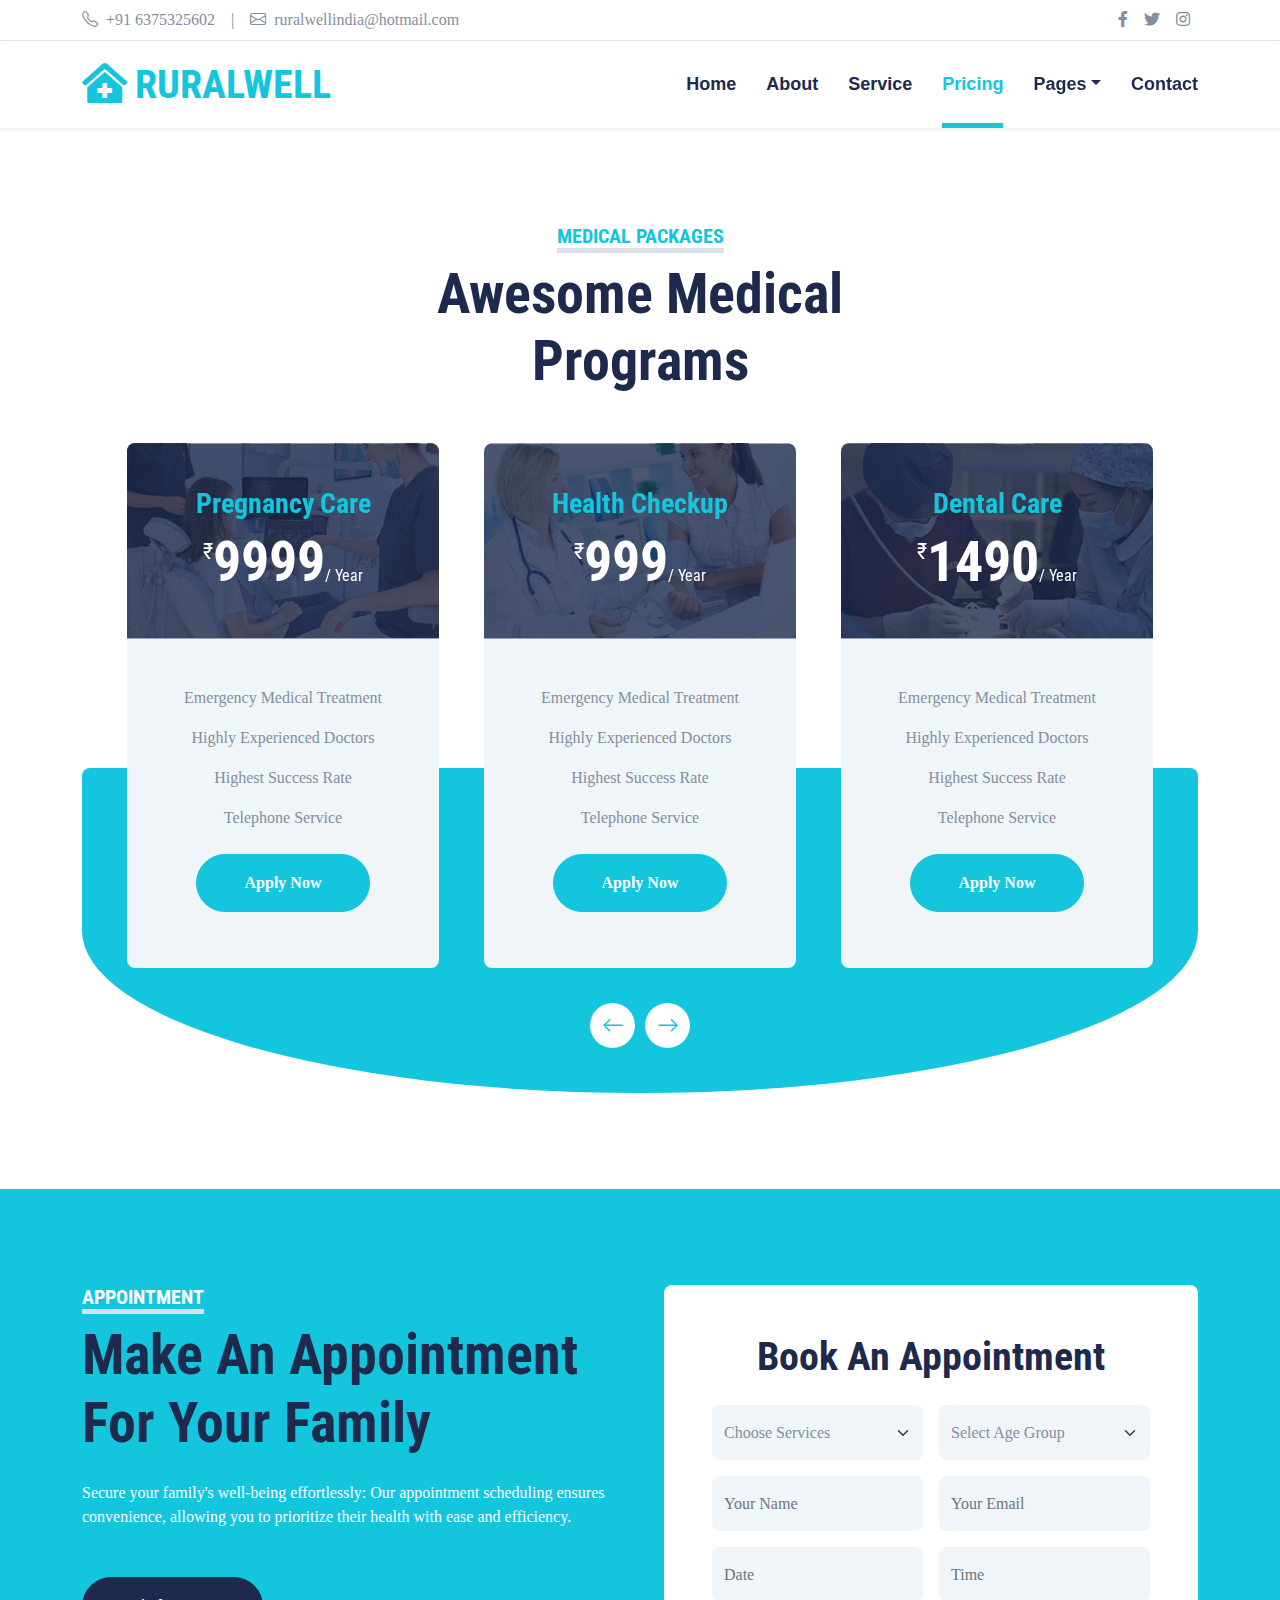
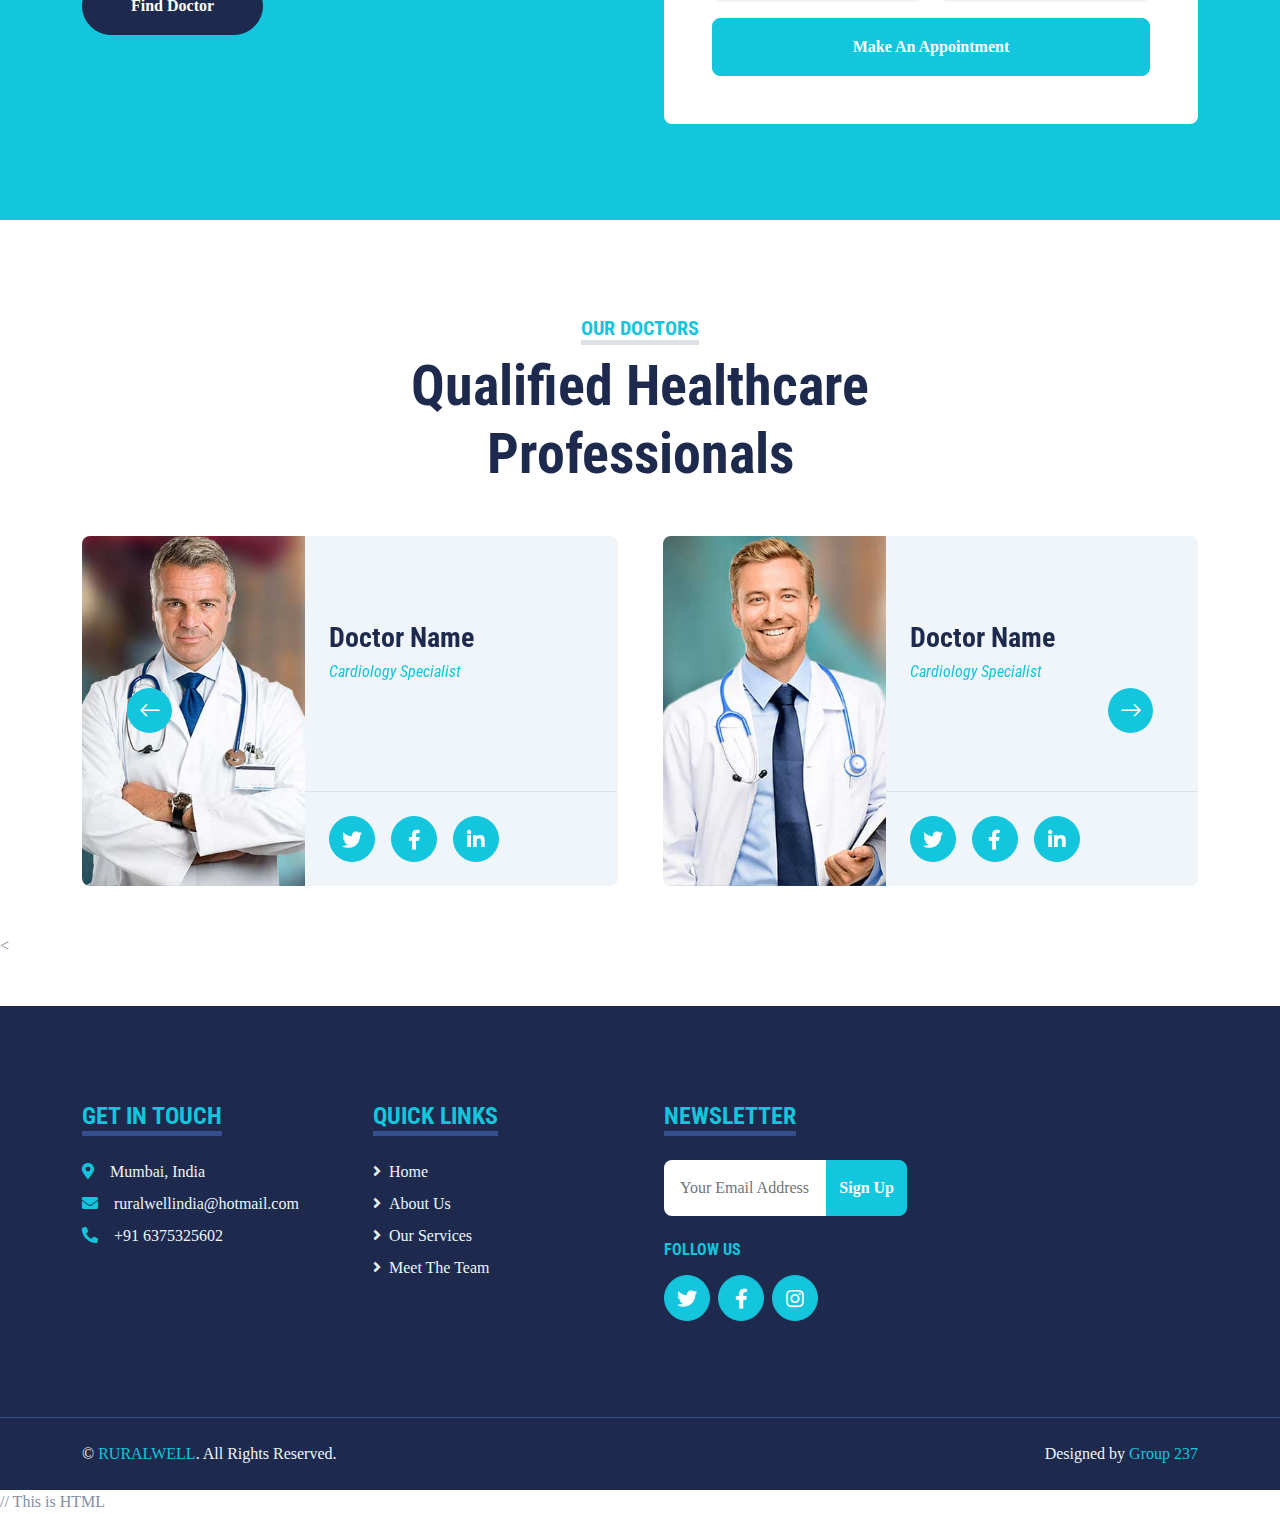
==== commit 1f355afb: "price.html" ====
--- a/price.html
+++ b/price.html
@@ -48,14 +48,10 @@
                         <a class="text-body px-2" href="">
                             <i class="fab fa-twitter"></i>
                         </a>
-                        <!-- <a class="text-body px-2" href="">
-                            <i class="fab fa-linkedin-in"></i> -->
                         </a>
                         <a class="text-body px-2" href="">
                             <i class="fab fa-instagram"></i>
                         </a>
-                        <!-- <a class="text-body ps-2" href="">
-                            <i class="fab fa-youtube"></i> -->
                         </a>
                     </div>
                 </div>
@@ -84,8 +80,6 @@
                         <div class="nav-item dropdown">
                             <a href="#" class="nav-link dropdown-toggle" data-bs-toggle="dropdown">Pages</a>
                             <div class="dropdown-menu m-0">
-                                <!-- <a href="blog.html" class="dropdown-item">Blog Grid</a>
-                                <a href="detail.html" class="dropdown-item">Blog Detail</a> -->
                                 <a href="team.html" class="dropdown-item">The Team</a>
                                 <a href="testimonial.html" class="dropdown-item">Testimonial</a>
                                 <a href="appointment.html" class="dropdown-item">Appointment</a>
@@ -198,7 +192,6 @@
                     </div>
                     <p class="text-white mb-5">Secure your family's well-being effortlessly: Our appointment scheduling ensures convenience, allowing you to prioritize their health with ease and efficiency.</p>
                     <a class="btn btn-dark rounded-pill py-3 px-5 me-3" href="">Find Doctor</a>
-                    <!-- <a class="btn btn-outline-dark rounded-pill py-3 px-5" href="">Read More</a> -->
                 </div>
                 <div class="col-lg-6">
                     <div class="bg-white text-center rounded p-5">
@@ -281,7 +274,6 @@
                             <div class="mt-auto p-4">
                                 <h3>Doctor Name</h3>
                                 <h6 class="fw-normal fst-italic text-primary mb-4">Cardiology Specialist</h6>
-                                <!-- <p class="m-0">Doctor's collifications</p> -->
                             </div>
                             <div class="d-flex mt-auto border-top p-4">
                                 <a class="btn btn-lg btn-primary btn-lg-square rounded-circle me-3" href="#"><i class="fab fa-twitter"></i></a>
@@ -300,7 +292,6 @@
                             <div class="mt-auto p-4">
                                 <h3>Doctor Name</h3>
                                 <h6 class="fw-normal fst-italic text-primary mb-4">Cardiology Specialist</h6>
-                                <!-- <p class="m-0">Doctor's collifications</p> -->
                             </div>
                             <div class="d-flex mt-auto border-top p-4">
                                 <a class="btn btn-lg btn-primary btn-lg-square rounded-circle me-3" href="#"><i class="fab fa-twitter"></i></a>
@@ -319,7 +310,6 @@
                             <div class="mt-auto p-4">
                                 <h3>Doctor Name</h3>
                                 <h6 class="fw-normal fst-italic text-primary mb-4">Cardiology Specialist</h6>
-                                <!-- <p class="m-0">Doctor's collifications</p> -->
                             </div>
                             <div class="d-flex mt-auto border-top p-4">
                                 <a class="btn btn-lg btn-primary btn-lg-square rounded-circle me-3" href="#"><i class="fab fa-twitter"></i></a>
@@ -342,8 +332,6 @@
                 <div class="col-lg-3 col-md-6">
                     <h4 class="d-inline-block text-primary text-uppercase border-bottom border-5 border-secondary mb-4">
                         Get In Touch</h4>
-                    <!-- <p class="mb-4">No dolore ipsum accusam no lorem. Invidunt sed clita kasd clita et et dolor sed
-                        dolor</p> -->
                     <p class="mb-2"><i class="fa fa-map-marker-alt text-primary me-3"></i>Mumbai, India</p>
                     <p class="mb-2"><i class="fa fa-envelope text-primary me-3"></i>ruralwellindia@hotmail.com</p>
                     <p class="mb-0"><i class="fa fa-phone-alt text-primary me-3"></i>+91 6375325602</p>
@@ -356,7 +344,6 @@
                         <a class="text-light mb-2" href="#"><i class="fa fa-angle-right me-2"></i>About Us</a>
                         <a class="text-light mb-2" href="service.html"><i class="fa fa-angle-right me-2"></i>Our Services</a>
                         <a class="text-light mb-2" href="team.html"><i class="fa fa-angle-right me-2"></i>Meet The Team</a>
-                        <a class="text-light" href="#"><i class="fa fa-angle-right me-2"></i>Contact Us</a>
                     </div>
                 </div>
                 <div class="col-lg-3 col-md-6">
@@ -415,4 +402,5 @@
     <script src="js/main.js"></script>
 </body>
 
-</html>+</html>
+// This is HTML
